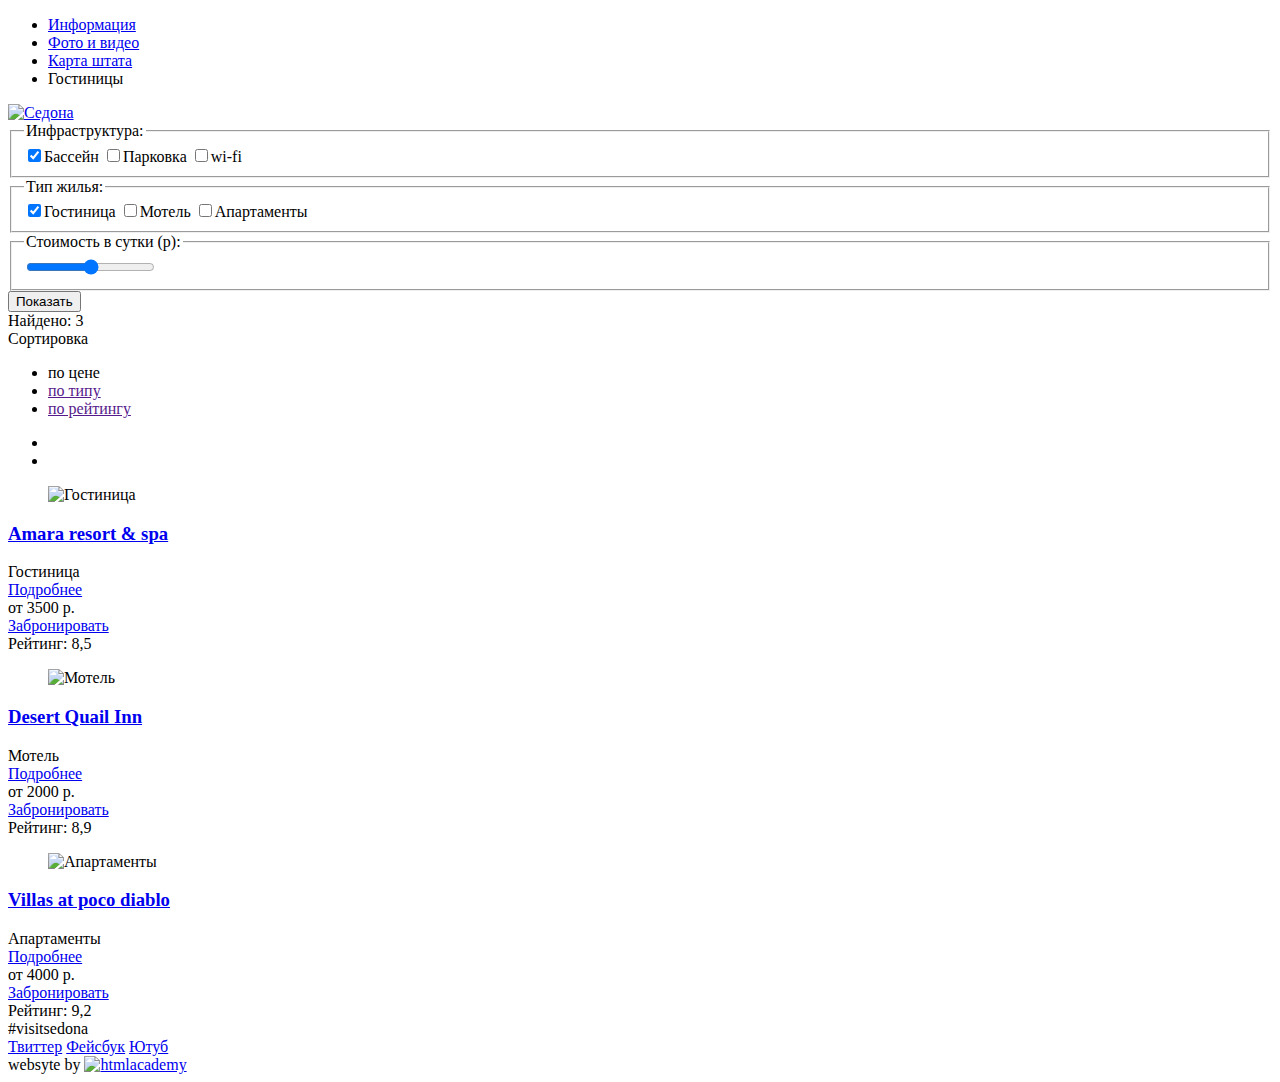
==== catalog.html @ a220511d "Разметка №3 (без фильтра)" ====
<!DOCTYPE html>
<html lang="en">
<head>
  <meta charset="UTF-8">
  <title>Седона</title>
</head>
  <body>
    <div class="wrapper"><!--обертка для контента-->
      <header class="catalog-header">
        <nav class="main-navigation">
          <ul>
            <li>
              <a href="#">Информация</a>
            </li>
            <li>
              <a href="#">Фото и видео</a>
            </li>
            <li>
              <a href="#">Карта штата</a>
            </li>
            <li>
              <a class="nav-link-active">Гостиницы</a>
            </li>
          </ul>
        </nav>
        <div class="index-logo"><!-- центральный логотип -->
          <a class="logo-link" href="index.html">
            <img src="img/index-logo.png" width="" height="" alt="Седона">
          </a>
        </div>
        <!--Фильтр не сделан -->
        <div class="filter-form">
          <form class="catalog-filter clearfix" action="#" method="post">
            <fieldset class="filter-environment">
              <legend>Инфраструктура:</legend>
              <label>
                <input type="checkbox" name="swim" value="Бассейн" checked>Бассейн</label>
              <label>
                <input type="checkbox" name="parking" value="Парковка">Парковка</label>
              <label>
                <input type="checkbox" name="wi-fi" value="wi-fi">wi-fi</label>
            </fieldset>
            <fieldset class="filter-home">
              <legend>Тип жилья:</legend>
              <label>
                <input type="checkbox" name="hotel" value="Бассейн" checked>Гостиница</label>
              <label>
                <input type="checkbox" name="motel" value="Парковка">Мотель</label>
              <label>
                <input type="checkbox" name="apartment" value="wi-fi">Апартаменты</label>
            </fieldset>
            <fieldset class="filter-price">
              <legend>Стоимость в сутки (р):</legend>
              <input type="range" name="number" min="0" max="3000">
            </fieldset>
            <button class="btn-filter">Показать</button>
          </form>
        </div>
      </header>
      <main class="catalog-main">
        <div class="sort clearfix">
          <div class="sort-filter">
            <div>Найдено: 3</div>
            <div>Сортировка</div>
            <ul class="sort-select">
              <li>
                <a class="filter-link filter-link-active">по цене</a>
              </li>
              <li>
                <a class="filter-link" href="">по типу</a>
              </li>
              <li>
                <a class="filter-link" href="">по рейтингу</a>
              </li>
            </ul>
          </div>
            <ul class="sort-arrow">
              <li>
                <a href=""><!--стрелка вверх --> </a>
              </li>
              <li>
                <a class="arrow-link-active"><!--стрелка вниз --> </a>
              </li>
            </ul>
        </div>
        <div class="catalog-list">
          <article class="catalog-item clearfix">
            <figure class="item-image">
              <img src="" width="" height="" alt="Гостиница">
            </figure>
            <div class="item-about">
              <h3 class="item-title">
                <a class="item-title-link" href="#">Amara resort & spa</a>
              </h3>
              <div class="more">
                <div>Гостиница</div>
                <a class="more-link" href="#">Подробнее</a>
              </div>
              <div class="order">
                <div>от 3500 р.</div>
                <a class="order-link" href="#">Забронировать</a>
              </div>
            </div>
            <div class="icon-star"><!-- Звезды --> </div>
            <div class="rate">Рейтинг: 8,5</div>
          </article>
          <article class="catalog-item clearfix">
            <figure class="item-image">
              <img src="" width="" height="" alt="Мотель">
            </figure>
            <div class="item-about">
              <h3 class="item-title">
                <a class="item-title-link" href="#">Desert Quail Inn</a>
              </h3>
              <div class="more">
                <div>Мотель</div>
                <a class="more-link" href="#">Подробнее</a>
              </div>
              <div class="order">
                <div>от 2000 р.</div>
                <a class="order-link" href="#">Забронировать</a>
              </div>
            </div>
            <div class="icon-star"><!-- Звезды --> </div>
            <div class="rate">Рейтинг: 8,9</div>
          </article>
          <article class="catalog-item clearfix">
            <figure class="item-image">
              <img src="" width="" height="" alt="Апартаменты">
            </figure>
            <div class="item-about">
              <h3 class="item-title">
                <a class="item-title-link" href="#">Villas at poco diablo</a>
              </h3>
              <div class="more">
                <div>Апартаменты</div>
                <a class="more-link" href="#">Подробнее</a>
              </div>
              <div class="order">
                <div>от 4000 р.</div>
                <a class="order-link" href="#">Забронировать</a>
              </div>
            </div>
            <div class="icon-star"><!-- Звезды --> </div>
            <div class="rate">Рейтинг: 9,2</div>
          </article>
        </div>
      </main>
      <footer class="catalog-footer">
        <div class="footer-hashtag">#visitsedona</div>
        <section class="footer-social">
          <a class="social-btn social-btn-tw" href="#">Твиттер</a>
          <a class="social-btn social-btn-fb" href="#">Фейсбук</a>
          <a class="social-btn social-btn-ytb" href="#">Ютуб</a>
        </section>
        <section class="footer-copyright">
          websyte by
          <a class="copyright-link" href="htmlacademy.ru">
            <img src="" alt="htmlacademy">
          </a>
        </section>
      </footer>
    </div>
  </body>
</html>
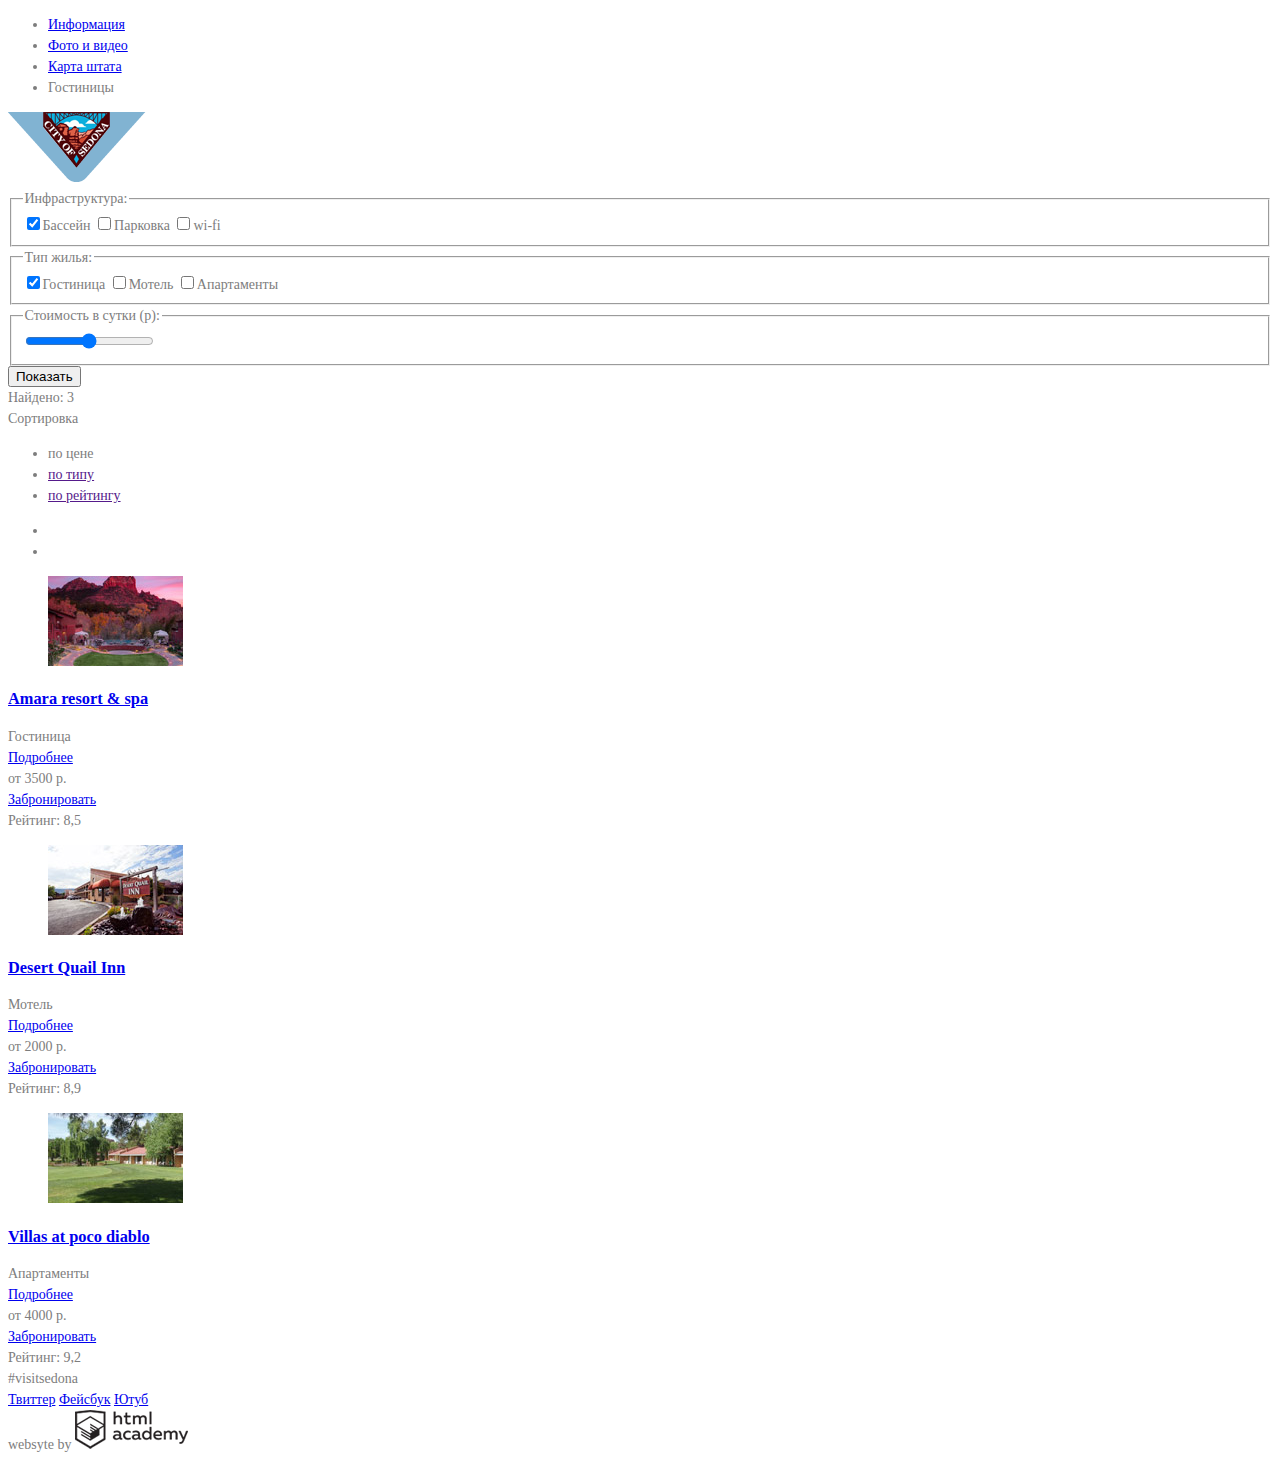
==== commit 81e30b66: "Нарезка и подключение контентных изображений №1" ====
--- a/catalog.html
+++ b/catalog.html
@@ -3,6 +3,7 @@
 <head>
   <meta charset="UTF-8">
   <title>Седона</title>
+  <link href="css/style.css" rel="stylesheet">
 </head>
   <body>
     <div class="wrapper"><!--обертка для контента-->
@@ -25,7 +26,7 @@
         </nav>
         <div class="index-logo"><!-- центральный логотип -->
           <a class="logo-link" href="index.html">
-            <img src="img/index-logo.png" width="" height="" alt="Седона">
+            <img src="img/logo.png" width="138px" height="70px" alt="Седона">
           </a>
         </div>
         <!--Фильтр не сделан -->
@@ -86,7 +87,7 @@
         <div class="catalog-list">
           <article class="catalog-item clearfix">
             <figure class="item-image">
-              <img src="" width="" height="" alt="Гостиница">
+              <img src="img/catalog-hotel.jpg" width="135px" height="90px" alt="Гостиница">
             </figure>
             <div class="item-about">
               <h3 class="item-title">
@@ -101,12 +102,14 @@
                 <a class="order-link" href="#">Забронировать</a>
               </div>
             </div>
-            <div class="icon-star"><!-- Звезды --> </div>
-            <div class="rate">Рейтинг: 8,5</div>
+            <div class="item-rate">
+              <div class="icon-star"><!-- Звезды --> </div>
+              <div class="rate">Рейтинг: 8,5</div>
+            </div>
           </article>
           <article class="catalog-item clearfix">
             <figure class="item-image">
-              <img src="" width="" height="" alt="Мотель">
+              <img src="img/catalog-motel.jpg" width="135px" height="90px" alt="Мотель">
             </figure>
             <div class="item-about">
               <h3 class="item-title">
@@ -121,12 +124,14 @@
                 <a class="order-link" href="#">Забронировать</a>
               </div>
             </div>
-            <div class="icon-star"><!-- Звезды --> </div>
-            <div class="rate">Рейтинг: 8,9</div>
+            <div class="item-rate">
+              <div class="icon-star"><!-- Звезды --> </div>
+              <div class="rate">Рейтинг: 8,9</div>
+            </div>
           </article>
           <article class="catalog-item clearfix">
             <figure class="item-image">
-              <img src="" width="" height="" alt="Апартаменты">
+              <img src="img/catalog-apartment.jpg" width="135px" height="90px" alt="Апартаменты">
             </figure>
             <div class="item-about">
               <h3 class="item-title">
@@ -141,8 +146,10 @@
                 <a class="order-link" href="#">Забронировать</a>
               </div>
             </div>
-            <div class="icon-star"><!-- Звезды --> </div>
-            <div class="rate">Рейтинг: 9,2</div>
+            <div class="item-rate">
+              <div class="icon-star"><!-- Звезды --> </div>
+              <div class="rate">Рейтинг: 9,2</div>
+            </div>
           </article>
         </div>
       </main>
@@ -156,7 +163,7 @@
         <section class="footer-copyright">
           websyte by
           <a class="copyright-link" href="htmlacademy.ru">
-            <img src="" alt="htmlacademy">
+            <img src="img/copyright.png" width="113px" height="39px" alt="htmlacademy">
           </a>
         </section>
       </footer>
--- a/css/style.css
+++ b/css/style.css
@@ -0,0 +1,19 @@
+  body {
+  font-style : "PT Sans", Arial, sans-serif;
+  font-size  :  14px;
+  font-weight: normal;
+  line-height: 21px;
+  color      : #7d7d7d;
+  }
+  .reasons-header h2 {
+  font-style : "PT Sans", Arial, sans-serif;
+  font-size  :  21px;
+  font-weight: bold;
+  line-height: 26px;
+  }
+  .index-search h2 {
+  font-style : "PT Sans", Arial, sans-serif;
+  font-size  :  30px;
+  font-weight: bold;
+  line-height: 24px;
+  }
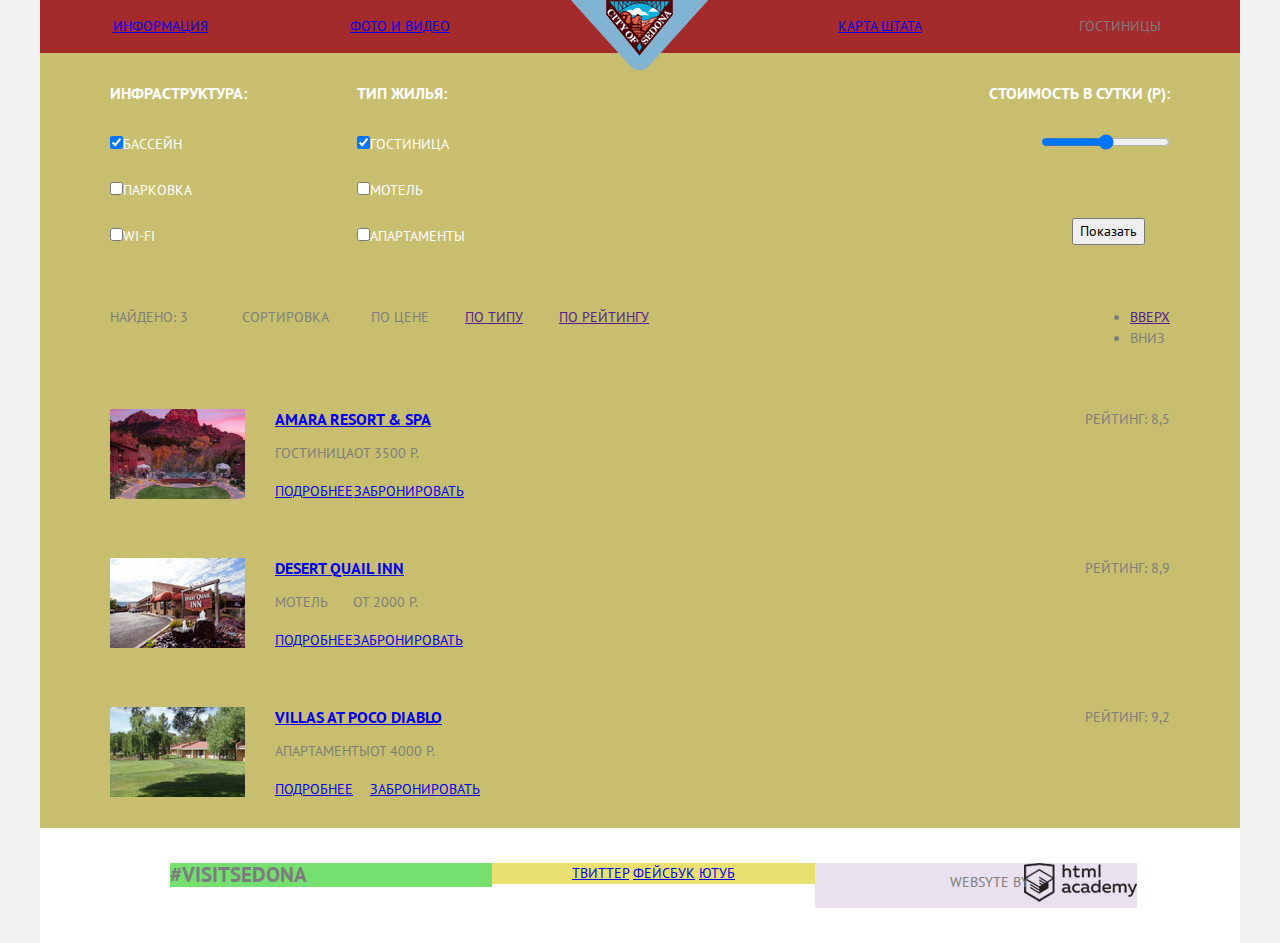
==== commit f7592ab4: "Сетка №4 (без фильтра каталога)" ====
--- a/catalog.html
+++ b/catalog.html
@@ -1,172 +1,189 @@
 <!DOCTYPE html>
 <html lang="en">
+
 <head>
   <meta charset="UTF-8">
   <title>Седона</title>
+  <link href='https://fonts.googleapis.com/css?family=PT+Sans:400,700&subset=cyrillic' rel='stylesheet' type='text/css'>
+  <link href="css/normalize.css" rel="stylesheet">
   <link href="css/style.css" rel="stylesheet">
 </head>
-  <body>
-    <div class="wrapper"><!--обертка для контента-->
-      <header class="catalog-header">
-        <nav class="main-navigation">
-          <ul>
-            <li>
-              <a href="#">Информация</a>
+
+<body>
+  <div class="wrapper">
+    <!--обертка для контента-->
+    <header class="catalog-header">
+      <nav class="main-navigation">
+        <ul class="clearfix">
+          <li>
+            <a href="#">Информация</a>
+          </li>
+          <li>
+            <a href="#">Фото и видео</a>
+          </li>
+          <li>
+            <a href="#">Карта штата</a>
+          </li>
+          <li>
+            <a class="nav-link-active">Гостиницы</a>
+          </li>
+        </ul>
+      </nav>
+      <div class="index-logo">
+        <!-- центральный логотип -->
+        <a class="logo-link" href="index.html">
+          <img src="img/logo.png" width="138" height="70" alt="Седона">
+        </a>
+      </div>
+      <!--Фильтр не сделан -->
+      <div class="filter-form">
+        <form class="catalog-filter clearfix" action="#" method="post">
+          <fieldset class="filter-environment">
+            <legend>Инфраструктура:</legend>
+            <label>
+              <input type="checkbox" name="swim" value="Бассейн" checked>Бассейн</label>
+            <label>
+              <input type="checkbox" name="parking" value="Парковка">Парковка</label>
+            <label>
+              <input type="checkbox" name="wi-fi" value="wi-fi">wi-fi</label>
+          </fieldset>
+          <fieldset class="filter-home">
+            <legend>Тип жилья:</legend>
+            <label>
+              <input type="checkbox" name="hotel" value="Бассейн" checked>Гостиница</label>
+            <label>
+              <input type="checkbox" name="motel" value="Парковка">Мотель</label>
+            <label>
+              <input type="checkbox" name="apartment" value="wi-fi">Апартаменты</label>
+          </fieldset>
+          <fieldset class="filter-price">
+            <legend>Стоимость в сутки (р):</legend>
+            <input type="range" name="number" min="0" max="3000">
+          </fieldset>
+          <button class="btn-filter">Показать</button>
+        </form>
+      </div>
+    </header>
+    <main class="catalog-main">
+      <div class="sort clearfix">
+        <div class="sort-filter">
+          <div class="result-search">Найдено: 3</div>
+          <div>Сортировка</div>
+          <ul class="sort-select">
+            <li class="sort-select-label">
+              <a class="filter-link filter-link-active">по цене</a>
             </li>
-            <li>
-              <a href="#">Фото и видео</a>
+            <li class="sort-select-label">
+              <a class="filter-link" href="">по типу</a>
             </li>
-            <li>
-              <a href="#">Карта штата</a>
-            </li>
-            <li>
-              <a class="nav-link-active">Гостиницы</a>
+            <li class="sort-select-label">
+              <a class="filter-link" href="">по рейтингу</a>
             </li>
           </ul>
-        </nav>
-        <div class="index-logo"><!-- центральный логотип -->
-          <a class="logo-link" href="index.html">
-            <img src="img/logo.png" width="138px" height="70px" alt="Седона">
-          </a>
         </div>
-        <!--Фильтр не сделан -->
-        <div class="filter-form">
-          <form class="catalog-filter clearfix" action="#" method="post">
-            <fieldset class="filter-environment">
-              <legend>Инфраструктура:</legend>
-              <label>
-                <input type="checkbox" name="swim" value="Бассейн" checked>Бассейн</label>
-              <label>
-                <input type="checkbox" name="parking" value="Парковка">Парковка</label>
-              <label>
-                <input type="checkbox" name="wi-fi" value="wi-fi">wi-fi</label>
-            </fieldset>
-            <fieldset class="filter-home">
-              <legend>Тип жилья:</legend>
-              <label>
-                <input type="checkbox" name="hotel" value="Бассейн" checked>Гостиница</label>
-              <label>
-                <input type="checkbox" name="motel" value="Парковка">Мотель</label>
-              <label>
-                <input type="checkbox" name="apartment" value="wi-fi">Апартаменты</label>
-            </fieldset>
-            <fieldset class="filter-price">
-              <legend>Стоимость в сутки (р):</legend>
-              <input type="range" name="number" min="0" max="3000">
-            </fieldset>
-            <button class="btn-filter">Показать</button>
-          </form>
-        </div>
-      </header>
-      <main class="catalog-main">
-        <div class="sort clearfix">
-          <div class="sort-filter">
-            <div>Найдено: 3</div>
-            <div>Сортировка</div>
-            <ul class="sort-select">
-              <li>
-                <a class="filter-link filter-link-active">по цене</a>
-              </li>
-              <li>
-                <a class="filter-link" href="">по типу</a>
-              </li>
-              <li>
-                <a class="filter-link" href="">по рейтингу</a>
-              </li>
-            </ul>
+        <ul class="sort-arrow">
+          <li>
+            <a href="">вверх
+              <!--стрелка вверх -->
+            </a>
+          </li>
+          <li>
+            <a class="arrow-link-active">вниз
+              <!--стрелка вниз -->
+            </a>
+          </li>
+        </ul>
+      </div>
+      <div class="catalog-list">
+        <article class="catalog-item clearfix">
+          <figure class="item-image">
+            <img src="img/catalog-hotel.jpg" width="135" height="90" alt="Гостиница">
+          </figure>
+          <div class="item-about clearfix">
+            <h3 class="item-title">
+                <a class="item-title-link" href="#">Amara resort & spa</a>
+            </h3>
+            <div class="more">
+              <div>Гостиница</div>
+              <a class="more-link" href="#">Подробнее</a>
+            </div>
+            <div class="order">
+              <div>от 3500 р.</div>
+              <a class="order-link" href="#">Забронировать</a>
+            </div>
           </div>
-            <ul class="sort-arrow">
-              <li>
-                <a href=""><!--стрелка вверх --> </a>
-              </li>
-              <li>
-                <a class="arrow-link-active"><!--стрелка вниз --> </a>
-              </li>
-            </ul>
-        </div>
-        <div class="catalog-list">
-          <article class="catalog-item clearfix">
-            <figure class="item-image">
-              <img src="img/catalog-hotel.jpg" width="135px" height="90px" alt="Гостиница">
-            </figure>
-            <div class="item-about">
-              <h3 class="item-title">
-                <a class="item-title-link" href="#">Amara resort & spa</a>
-              </h3>
-              <div class="more">
-                <div>Гостиница</div>
-                <a class="more-link" href="#">Подробнее</a>
-              </div>
-              <div class="order">
-                <div>от 3500 р.</div>
-                <a class="order-link" href="#">Забронировать</a>
-              </div>
+          <div class="item-rate">
+            <div class="icon-star">
+              <!-- Звезды -->
             </div>
-            <div class="item-rate">
-              <div class="icon-star"><!-- Звезды --> </div>
-              <div class="rate">Рейтинг: 8,5</div>
+            <div class="rate">Рейтинг: 8,5</div>
+          </div>
+        </article>
+        <article class="catalog-item clearfix">
+          <figure class="item-image">
+            <img src="img/catalog-motel.jpg" width="135" height="90" alt="Мотель">
+          </figure>
+          <div class="item-about">
+            <h3 class="item-title">
+                <a class="item-title-link" href="#">Desert Quail Inn</a>
+            </h3>
+            <div class="more">
+              <div>Мотель</div>
+              <a class="more-link" href="#">Подробнее</a>
             </div>
-          </article>
-          <article class="catalog-item clearfix">
-            <figure class="item-image">
-              <img src="img/catalog-motel.jpg" width="135px" height="90px" alt="Мотель">
-            </figure>
-            <div class="item-about">
-              <h3 class="item-title">
-                <a class="item-title-link" href="#">Desert Quail Inn</a>
-              </h3>
-              <div class="more">
-                <div>Мотель</div>
-                <a class="more-link" href="#">Подробнее</a>
-              </div>
-              <div class="order">
-                <div>от 2000 р.</div>
-                <a class="order-link" href="#">Забронировать</a>
-              </div>
+            <div class="order">
+              <div>от 2000 р.</div>
+              <a class="order-link" href="#">Забронировать</a>
             </div>
-            <div class="item-rate">
-              <div class="icon-star"><!-- Звезды --> </div>
-              <div class="rate">Рейтинг: 8,9</div>
+          </div>
+          <div class="item-rate">
+            <div class="icon-star">
+              <!-- Звезды -->
             </div>
-          </article>
-          <article class="catalog-item clearfix">
-            <figure class="item-image">
-              <img src="img/catalog-apartment.jpg" width="135px" height="90px" alt="Апартаменты">
-            </figure>
-            <div class="item-about">
-              <h3 class="item-title">
+            <div class="rate">Рейтинг: 8,9</div>
+          </div>
+        </article>
+        <article class="catalog-item clearfix">
+          <figure class="item-image">
+            <img src="img/catalog-apartment.jpg" width="135" height="90" alt="Апартаменты">
+          </figure>
+          <div class="item-about">
+            <h3 class="item-title">
                 <a class="item-title-link" href="#">Villas at poco diablo</a>
               </h3>
-              <div class="more">
-                <div>Апартаменты</div>
-                <a class="more-link" href="#">Подробнее</a>
-              </div>
-              <div class="order">
-                <div>от 4000 р.</div>
-                <a class="order-link" href="#">Забронировать</a>
-              </div>
+            <div class="more">
+              <div>Апартаменты</div>
+              <a class="more-link" href="#">Подробнее</a>
             </div>
-            <div class="item-rate">
-              <div class="icon-star"><!-- Звезды --> </div>
-              <div class="rate">Рейтинг: 9,2</div>
+            <div class="order">
+              <div>от 4000 р.</div>
+              <a class="order-link" href="#">Забронировать</a>
             </div>
-          </article>
-        </div>
-      </main>
-      <footer class="catalog-footer">
-        <div class="footer-hashtag">#visitsedona</div>
-        <section class="footer-social">
-          <a class="social-btn social-btn-tw" href="#">Твиттер</a>
-          <a class="social-btn social-btn-fb" href="#">Фейсбук</a>
-          <a class="social-btn social-btn-ytb" href="#">Ютуб</a>
-        </section>
-        <section class="footer-copyright">
-          websyte by
-          <a class="copyright-link" href="htmlacademy.ru">
-            <img src="img/copyright.png" width="113px" height="39px" alt="htmlacademy">
-          </a>
-        </section>
-      </footer>
-    </div>
-  </body>
+          </div>
+          <div class="item-rate">
+            <div class="icon-star">
+              <!-- Звезды -->
+            </div>
+            <div class="rate">Рейтинг: 9,2</div>
+          </div>
+        </article>
+      </div>
+    </main>
+    <footer class="catalog-footer clearfix">
+      <div class="hashtag">#visitsedona</div>
+      <section class="footer-social">
+        <a class="social-btn social-btn-tw" href="#">Твиттер</a>
+        <a class="social-btn social-btn-fb" href="#">Фейсбук</a>
+        <a class="social-btn social-btn-ytb" href="#">Ютуб</a>
+      </section>
+      <section class="footer-copyright">
+        <span>websyte by</span
+        <a class="copyright-link" href="htmlacademy.ru">
+          <img src="img/copyright.png" width="113" height="39" alt="htmlacademy">
+        </a>
+      </section>
+    </footer>
+  </div>
+</body>
+
 </html>
--- a/css/style.css
+++ b/css/style.css
@@ -1,19 +1,417 @@
   body {
-  font-style : "PT Sans", Arial, sans-serif;
-  font-size  :  14px;
-  font-weight: normal;
-  line-height: 21px;
-  color      : #7d7d7d;
+    font: 400 14px/21px "PT Sans", Arial, sans-serif;
+    color: #7d7d7d;
+    text-transform: uppercase;
+    background-color: #f2f2f2;
+    margin: 0;
+  }
+  .index-search h2 {
+    font-size: 30px;
+    font-weight: 700;
+    line-height: 24px;
+    color: #000;
+    text-align: center;
+    margin: 0;
+    margin-bottom: 35px;
+  }
+  .clearfix:after {
+    content: "";
+    display: table;
+    clear: both;
+  }
+  .wrapper {
+    min-width: 768px;
+    max-width: 1200px;
+    margin: 0 auto;
+    background-color: #C9BE6F;
+  }
+  /*======================================
+   Главная страница
+  =======================================*/
+
+  .main-header {
+    margin-bottom: 59px;
+  }
+  .main-navigation {
+    position: relative;
+  }
+  .main-navigation ul {
+    background-color: brown;
+    margin: 0;
+    padding: 0;
+    font-size: 0;
+  }
+  .main-navigation li {
+    display: inline-block;
+    width: 20%;
+    padding: 16px 0;
+    vertical-align: top;
+    text-align: center;
+    font-size: 14px;
+  }
+  .main-navigation li:nth-child(2) {
+    margin-right: 20%;
+  }
+  .index-logo {
+    width: 138px;
+    height: 70px;
+    position: absolute;
+    top: 0;
+    right: 50%;
+    transform: translateX(50%);
+  }
+  .logo-link {
+    display: block;
+    width: 138px;
+    height: 70px;
+  }
+  .welcome {
+    height: 357px;
+    padding: 78px 0;
+  }
+  .logo-welcome {
+    width: 458px;
+    height: 352px;
+    margin-left: auto;
+    margin-right: auto;
+    padding: 0 15px;
+  }
+  .reasons-header {
+    margin-bottom: 32px;
+    background-color: #fff;
   }
   .reasons-header h2 {
-  font-style : "PT Sans", Arial, sans-serif;
-  font-size  :  21px;
-  font-weight: bold;
-  line-height: 26px;
-  }
-  .index-search h2 {
-  font-style : "PT Sans", Arial, sans-serif;
-  font-size  :  30px;
-  font-weight: bold;
-  line-height: 24px;
-  }
+    color: #000;
+    width: 40%;
+    margin: 0 auto;
+    margin-bottom: 30px;
+    text-align: center;
+    font-size: 21px;
+    font-weight: 700;
+    line-height: 26px;
+  }
+  .reasons-header p {
+    margin: 0;
+    line-height: 26px;
+    color: #333333;
+    text-align: center;
+  }
+  .reason-row-first {
+    margin-bottom: 60px;
+  }
+  .reason {
+    width: calc(100% *400 / 1200);
+    text-align: center;
+  }
+  .reason h3 {
+    font-size: 21px;
+    font-weight: 700;
+    line-height: 21px;
+  }
+  .reason h3, .reason div, .reason p {
+    margin: 0 auto;
+  }
+  .img-real-city, .img-bridge {
+    width: calc(100% * 800 / 1200);
+    height: 256px;
+    margin: 0;
+  }
+  .reason-image {
+    width: 100%;
+  }
+  .img-real-city {
+    float: right;
+  }
+  .img-bridge {
+    float: left;
+  }
+  .reason-blue {
+    float: left;
+    padding: 52px 0;
+    background-color: #81b3d2;
+  }
+  .reason-blue h3 {
+    width: 31%;
+    margin-bottom: 24px;
+  }
+  .reason-blue div {
+    margin-bottom: 23px;
+  }
+  .reason-blue p {
+    width: 58%;
+  }
+  .reason-icon {
+    float: left;
+    position: relative;
+    padding-top: 102px;
+  }
+  .reason-icon h3 {
+    margin-bottom: 30px;
+  }
+  .reason-icon p {
+    width: 53%;
+  }
+  .reason-row-second {
+    margin-bottom: 84px;
+  }
+  .reason-gray {
+    float: left;
+    padding: 50px 0 60px;
+    background-color: #eeeeee;
+  }
+  .reason-gray h3 {
+    width: 30%;
+    margin-bottom: 25px;
+  }
+  .reason-gray div {
+    margin-bottom: 25px;
+  }
+  .reason-gray p {
+    width: 57%;
+  }
+  .main-content {
+    margin-bottom: 55px;
+  }
+  .index-search p {
+    width: 28%;
+    margin: 0 auto;
+    margin-bottom: 52px;
+    line-height: 24px;
+    text-align: center;
+  }
+  .search-title-link {
+    display: block;
+    margin: 0 auto;
+    width: 284px;
+    padding: 30px 140px 30px 143px;
+    line-height: 26px;
+    font-size: 21px;
+    font-weight: 700;
+    text-align: center;
+    background-color: #766357;
+    color: #fff;
+  }
+  .search-form {
+    margin: 0 auto;
+    width: 455px;
+    padding: 55px;
+    background-color: #83BDBE;
+  }
+  .search-form input {
+    border: none;
+  }
+  .datein, .dateout {
+    width: 330px;
+    padding: 6px 0 6px 15px;
+    float: right;
+  }
+  .search-form label {
+    max-width: 105px;
+    float: left;
+    margin-right: 5px;
+    text-align: left;
+    font-size: 14px;
+    line-height: 26px;
+    font-weight: 700;
+    color: #000;
+  }
+  .block-datein, .block-dateout {
+    margin-bottom: 30px;
+  }
+  .half-width {
+    width: calc(50% * 455 / 100%);
+    margin-bottom: 55px;
+    font-size: 0;
+  }
+  .half-width-left {
+    float: left;
+    text-align: right;
+  }
+  .half-width-right {
+    float: right;
+    padding-left: 50px;
+    text-align: right;
+  }
+  .number {
+    width: 113px;
+    display: inline-block;
+    vertical-align: top;
+    font-size: 14px;
+  }
+  .minus, .plus {
+    border: none;
+    padding: 0;
+  }
+  .btn-search {
+    width: 100%;
+    padding: 16px 10px;
+    border: none;
+    line-height: 26px;
+    text-align: center;
+    font-size: 21px;
+    font-weight: 700;
+    color: #fff;
+  }
+  .main-footer, .catalog-footer {
+    padding: 35px 103px 35px 130px;
+    background-color: #fff;
+  }
+  .main-footer {
+    margin-top: 78px;
+  }
+  .hashtag, .footer-social, .footer-copyright {
+    width: calc(100% / 3);
+    float: left;
+    text-align: center;
+  }
+  .hashtag {
+    text-align: left;
+    line-height: 24px;
+    font-size: 21px;
+    font-weight: 700;
+    background-color: #75E070;
+  }
+  .footer-social {
+    margin: 0 auto;
+    background-color: #E9E070;
+  }
+  .footer-copyright {
+    background-color: #E9E0F0;
+  }
+  .footer-copyright {
+    position: relative;
+    text-align: right;
+  }
+  .copyright-link {
+    width: 113px;
+    height: 39px;
+  }
+  .footer-copyright span {
+    position: absolute;
+    top: 14%;
+    left: 42%;
+    line-height: 26px;
+    font-size: 14px;
+    font-weight: 400;
+  }
+  /*======================================
+   Страница каталога
+  =======================================*/
+
+  .filter-form {
+    position: relative;
+    padding-left: calc(100% * 70 / 1200);
+    padding-right: calc(100% * 70 / 1200);
+    padding-top: calc(100% * 30 / 1200);
+    padding-bottom: calc(100% * 30 / 1200);
+  }
+  .catalog-filter label, .catalog-filter fieldset, .catalog-filter legend {
+    padding: 0;
+    margin: 0;
+    border: none;
+  }
+  .catalog-filter label {
+    display: block;
+    margin-bottom: 25px;
+    font-size: 14px;
+    line-height: 21px;
+    color: #fff;
+    text-align: left;
+  }
+  .catalog-filter label:last-child {
+    margin-bottom: 0;
+  }
+  .catalog-filter legend {
+    display: block;
+    margin-bottom: 30px;
+    font-size: 16px;
+    font-weight: 700;
+    color: #fff;
+  }
+  .catalog-filter .filter-environment {
+    width: 20%;
+    float: left;
+  }
+  .catalog-filter .filter-home {
+    width: 20%;
+    float: left;
+    padding-left: calc(100% * 40 / 1200);
+  }
+  .filter-price {
+    max-width: 50%;
+    float: right;
+    text-align: right;
+  }
+  .btn-filter {
+    position: absolute;
+    bottom: 32px;
+    right: 95px;
+  }
+  .catalog-header {
+    margin-bottom: 30px;
+  }
+  .catalog-main {
+    padding-left: calc(100% * 70 / 1200);
+    padding-right: calc(100% * 70 / 1200);
+  }
+  .sort-select {
+    margin: 0;
+    padding: 0;
+  }
+  .sort-filter {
+    float: left;
+  }
+  .sort-filter div, .sort-select, .sort-select li {
+    float: none;
+    display: inline-block;
+    vertical-align: top;
+  }
+  .result-search {
+    margin-right: 50px;
+  }
+  .sort-select-label {
+    margin-left: 32px;
+  }
+  .sort-select-label:first-child {
+    margin-left: 38px;
+  }
+  .sort-arrow {
+    float: right;
+  }
+  .sort-arrow {
+    margin: 0;
+    padding: 0;
+  }
+  .sort {
+    margin-bottom: 32px;
+  }
+  .catalog-item {
+    padding: 28px 0;
+  }
+  .item-image {
+    float: left;
+    width: 135px;
+    height: 90px;
+    margin: 0;
+    margin-right: 30px;
+    padding: 0;
+  }
+  .item-about {
+    float: left;
+  }
+  .item-rate {
+    float: right;
+  }
+  .item-title {
+    margin: 0;
+    margin-bottom: 13px;
+  }
+  .more {
+    float: left;
+  }
+  .order {
+    float: left;
+  }
+  .more div, .order div {
+    margin-bottom: 17px;
+  }
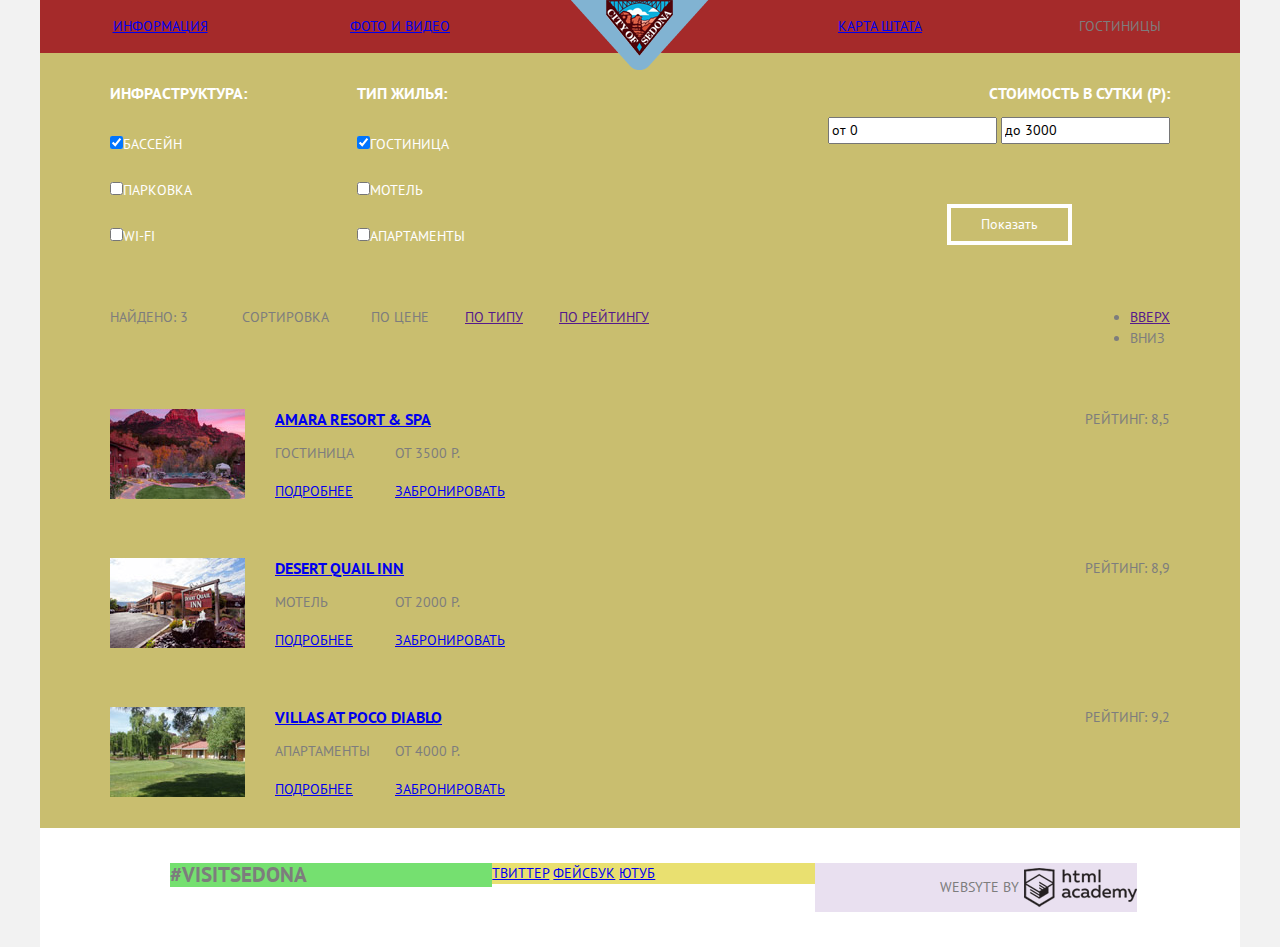
==== commit 0f16fdd8: "Сетка №5" ====
--- a/catalog.html
+++ b/catalog.html
@@ -1,10 +1,10 @@
 <!DOCTYPE html>
-<html lang="en">
+<html lang="ru">
 
 <head>
   <meta charset="UTF-8">
   <title>Седона</title>
-  <link href='https://fonts.googleapis.com/css?family=PT+Sans:400,700&subset=cyrillic' rel='stylesheet' type='text/css'>
+  <link href="https://fonts.googleapis.com/css?family=PT+Sans:400,700&subset=cyrillic" rel="stylesheet" type="text/css">
   <link href="css/normalize.css" rel="stylesheet">
   <link href="css/style.css" rel="stylesheet">
 </head>
@@ -58,7 +58,8 @@
           </fieldset>
           <fieldset class="filter-price">
             <legend>Стоимость в сутки (р):</legend>
-            <input type="range" name="number" min="0" max="3000">
+            <input name="min_price" value="от 0" class="price-min" type="text">
+            <input name="max_price" value="до 3000" class="price-max" type="text">
           </fieldset>
           <button class="btn-filter">Показать</button>
         </form>
@@ -177,7 +178,7 @@
         <a class="social-btn social-btn-ytb" href="#">Ютуб</a>
       </section>
       <section class="footer-copyright">
-        <span>websyte by</span
+          <span>websyte by</span>
         <a class="copyright-link" href="htmlacademy.ru">
           <img src="img/copyright.png" width="113" height="39" alt="htmlacademy">
         </a>
--- a/css/style.css
+++ b/css/style.css
@@ -262,7 +262,6 @@
   .hashtag, .footer-social, .footer-copyright {
     width: calc(100% / 3);
     float: left;
-    text-align: center;
   }
   .hashtag {
     text-align: left;
@@ -272,25 +271,25 @@
     background-color: #75E070;
   }
   .footer-social {
-    margin: 0 auto;
     background-color: #E9E070;
   }
   .footer-copyright {
+    text-align: right;
+    font-size: 0;
     background-color: #E9E0F0;
   }
-  .footer-copyright {
-    position: relative;
-    text-align: right;
-  }
   .copyright-link {
+    display: inline-block;
+    vertical-align: middle;
     width: 113px;
     height: 39px;
-  }
+    padding: 5px 0;
+  }
+
   .footer-copyright span {
-    position: absolute;
-    top: 14%;
-    left: 42%;
-    line-height: 26px;
+    display: inline-block;
+    vertical-align: middle;
+    margin-right: 5px;
     font-size: 14px;
     font-weight: 400;
   }
@@ -300,10 +299,7 @@
 
   .filter-form {
     position: relative;
-    padding-left: calc(100% * 70 / 1200);
-    padding-right: calc(100% * 70 / 1200);
-    padding-top: calc(100% * 30 / 1200);
-    padding-bottom: calc(100% * 30 / 1200);
+    padding: 30px calc(100% * 70 / 1200);
   }
   .catalog-filter label, .catalog-filter fieldset, .catalog-filter legend {
     padding: 0;
@@ -338,14 +334,24 @@
     padding-left: calc(100% * 40 / 1200);
   }
   .filter-price {
+    position: relative;
     max-width: 50%;
     float: right;
     text-align: right;
   }
+.filter-price legend {
+    margin-bottom: 13px;
+}
   .btn-filter {
     position: absolute;
     bottom: 32px;
-    right: 95px;
+    right: 14%;
+    padding: 6px 30px;
+    border: 4px solid #fff;
+    background: transparent;
+    font-size: 14px;
+    line-height: 21px;
+    color: #fff;
   }
   .catalog-header {
     margin-bottom: 30px;
@@ -360,9 +366,9 @@
   }
   .sort-filter {
     float: left;
+    width: 730px;
   }
   .sort-filter div, .sort-select, .sort-select li {
-    float: none;
     display: inline-block;
     vertical-align: top;
   }
@@ -377,8 +383,7 @@
   }
   .sort-arrow {
     float: right;
-  }
-  .sort-arrow {
+    width: 40px;
     margin: 0;
     padding: 0;
   }
@@ -398,9 +403,11 @@
   }
   .item-about {
     float: left;
+    width: 370px;
   }
   .item-rate {
     float: right;
+    max-width: 180px;
   }
   .item-title {
     margin: 0;
@@ -408,9 +415,12 @@
   }
   .more {
     float: left;
+    width: 110px;
+    margin-right: 10px;
   }
   .order {
     float: left;
+    width: 143px;
   }
   .more div, .order div {
     margin-bottom: 17px;
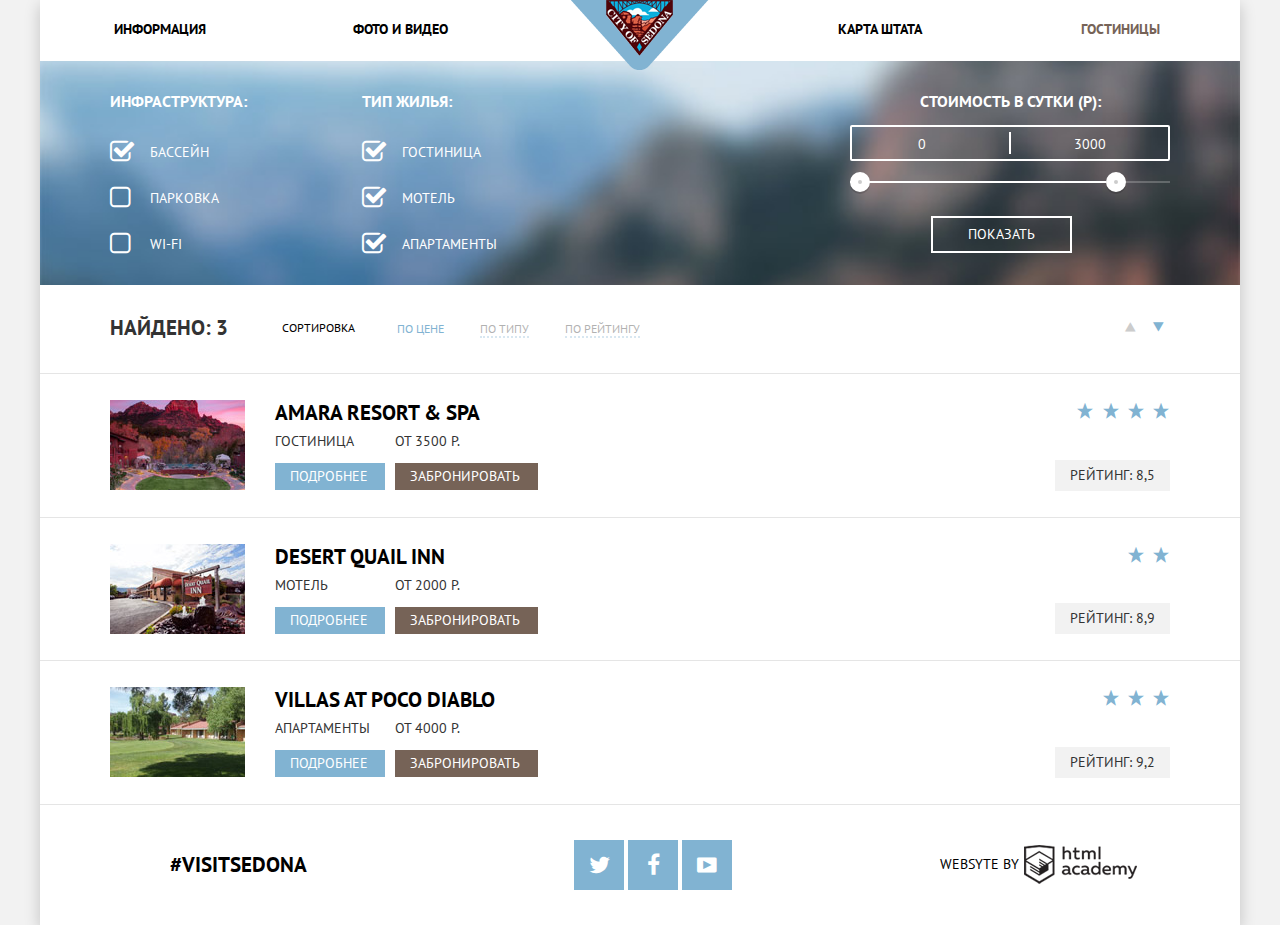
==== commit ec6676ae: "Оформление декоративных элементов №1" ====
--- a/catalog.html
+++ b/catalog.html
@@ -35,31 +35,39 @@
           <img src="img/logo.png" width="138" height="70" alt="Седона">
         </a>
       </div>
-      <!--Фильтр не сделан -->
       <div class="filter-form">
         <form class="catalog-filter clearfix" action="#" method="post">
           <fieldset class="filter-environment">
             <legend>Инфраструктура:</legend>
-            <label>
-              <input type="checkbox" name="swim" value="Бассейн" checked>Бассейн</label>
-            <label>
-              <input type="checkbox" name="parking" value="Парковка">Парковка</label>
-            <label>
-              <input type="checkbox" name="wi-fi" value="wi-fi">wi-fi</label>
+             <input type="checkbox" name="swim" value="Бассейн" id="swim" checked>
+            <label for="swim">Бассейн</label>
+            <input type="checkbox" name="parking" value="Парковка" id="parking">
+            <label for="parking">Парковка</label>
+            <input type="checkbox" name="wi-fi" value="wi-fi" id="wi-fi">
+            <label for="wi-fi">wi-fi</label>
           </fieldset>
           <fieldset class="filter-home">
             <legend>Тип жилья:</legend>
-            <label>
-              <input type="checkbox" name="hotel" value="Бассейн" checked>Гостиница</label>
-            <label>
-              <input type="checkbox" name="motel" value="Парковка">Мотель</label>
-            <label>
-              <input type="checkbox" name="apartment" value="wi-fi">Апартаменты</label>
+            <input type="checkbox" name="hotel" value="Гостиница" id="hotel" checked>
+            <label for="hotel">Гостиница</label>
+            <input type="checkbox" name="motel" value="Мотель" id="motel" checked>
+            <label for="motel">Мотель</label>
+            <input type="checkbox" name="apartment" value="Апартаменты" id="apartment" checked>
+            <label for="apartment">Апартаменты</label>
           </fieldset>
           <fieldset class="filter-price">
             <legend>Стоимость в сутки (р):</legend>
-            <input name="min_price" value="от 0" class="price-min" type="text">
-            <input name="max_price" value="до 3000" class="price-max" type="text">
+            <div class="price-controls">
+                <label class="min-price">от <input name="min-price" value="0" type="text"></label>
+                <label class="max-price">до <input name="max-price" value="3000" type="text"></label>
+            </div>
+            <div class="range-controls">
+                <div class="scale">
+                   <div class="bar"></div>
+                </div>
+                <div class="range-toggle range-toggle-min"></div>
+                <div class="range-toggle range-toggle-max"></div>
+            </div>
           </fieldset>
           <button class="btn-filter">Показать</button>
         </form>
@@ -69,28 +77,26 @@
       <div class="sort clearfix">
         <div class="sort-filter">
           <div class="result-search">Найдено: 3</div>
-          <div>Сортировка</div>
+          <div class="sort-filter-label">Сортировка</div>
           <ul class="sort-select">
             <li class="sort-select-label">
               <a class="filter-link filter-link-active">по цене</a>
             </li>
             <li class="sort-select-label">
-              <a class="filter-link" href="">по типу</a>
+              <a class="filter-link" href="#">по типу</a>
             </li>
             <li class="sort-select-label">
-              <a class="filter-link" href="">по рейтингу</a>
+              <a class="filter-link" href="#">по рейтингу</a>
             </li>
           </ul>
         </div>
         <ul class="sort-arrow">
           <li>
-            <a href="">вверх
-              <!--стрелка вверх -->
+            <a href="#" class="arrow-link"><span class="icon-up-dir icon-up-dir-hover"></span>
             </a>
           </li>
           <li>
-            <a class="arrow-link-active">вниз
-              <!--стрелка вниз -->
+            <a class="arrow-link arrow-link-active"><span class="icon-down-dir"></span>
             </a>
           </li>
         </ul>
@@ -114,8 +120,11 @@
             </div>
           </div>
           <div class="item-rate">
-            <div class="icon-star">
-              <!-- Звезды -->
+            <div class="star">
+             <span class="icon-star"></span>
+             <span class="icon-star"></span>
+             <span class="icon-star"></span>
+             <span class="icon-star"></span>
             </div>
             <div class="rate">Рейтинг: 8,5</div>
           </div>
@@ -138,8 +147,9 @@
             </div>
           </div>
           <div class="item-rate">
-            <div class="icon-star">
-              <!-- Звезды -->
+            <div class="star">
+             <span class="icon-star"></span>
+             <span class="icon-star"></span>
             </div>
             <div class="rate">Рейтинг: 8,9</div>
           </div>
@@ -151,7 +161,7 @@
           <div class="item-about">
             <h3 class="item-title">
                 <a class="item-title-link" href="#">Villas at poco diablo</a>
-              </h3>
+            </h3>
             <div class="more">
               <div>Апартаменты</div>
               <a class="more-link" href="#">Подробнее</a>
@@ -162,8 +172,10 @@
             </div>
           </div>
           <div class="item-rate">
-            <div class="icon-star">
-              <!-- Звезды -->
+            <div class="star">
+             <span class="icon-star"></span>
+             <span class="icon-star"></span>
+             <span class="icon-star"></span>
             </div>
             <div class="rate">Рейтинг: 9,2</div>
           </div>
@@ -173,15 +185,13 @@
     <footer class="catalog-footer clearfix">
       <div class="hashtag">#visitsedona</div>
       <section class="footer-social">
-        <a class="social-btn social-btn-tw" href="#">Твиттер</a>
-        <a class="social-btn social-btn-fb" href="#">Фейсбук</a>
-        <a class="social-btn social-btn-ytb" href="#">Ютуб</a>
+        <a class="social-btn" href="#"><span class="icon-twitter"></span></a>
+        <a class="social-btn" href="#"><span class="icon-facebook"></span></a>
+        <a class="social-btn" href="#"><span class="icon-youtube"></span></a>
       </section>
       <section class="footer-copyright">
-          <span>websyte by</span>
-        <a class="copyright-link" href="htmlacademy.ru">
-          <img src="img/copyright.png" width="113" height="39" alt="htmlacademy">
-        </a>
+        <span>websyte by</span>
+        <a class="copyright-link" href="htmlacademy.ru"></a>
       </section>
     </footer>
   </div>
--- a/css/style.css
+++ b/css/style.css
@@ -1,18 +1,9 @@
   body {
     font: 400 14px/21px "PT Sans", Arial, sans-serif;
-    color: #7d7d7d;
+    color: #333333;
     text-transform: uppercase;
     background-color: #f2f2f2;
     margin: 0;
-  }
-  .index-search h2 {
-    font-size: 30px;
-    font-weight: 700;
-    line-height: 24px;
-    color: #000;
-    text-align: center;
-    margin: 0;
-    margin-bottom: 35px;
   }
   .clearfix:after {
     content: "";
@@ -23,8 +14,51 @@
     min-width: 768px;
     max-width: 1200px;
     margin: 0 auto;
-    background-color: #C9BE6F;
-  }
+    background-color: #fff;
+    box-shadow: 0 5px 15px rgba(0, 1, 1, 0.2);
+ 
+  }
+/* Подключение иконочного шрифта */
+@font-face {
+  font-weight: normal;
+  font-style: normal;
+
+  font-family: "symbols-sedona";
+  src: url("../fonts/symbols-sedona.woff") format("woff"),
+       url("../fonts/symbols-sedona.woff2") format("woff2");
+}
+
+[class^="icon-"]::before,
+[class*=" icon-"]::before {
+  display: inline-block;
+  width: 1em;
+  margin-right: 0.2em;
+  margin-left: 0.2em;
+
+  font-weight: normal;
+  line-height: 1em;
+  font-family: "symbols-sedona";
+  text-align: center;
+  text-transform: none;
+  text-decoration: inherit;
+  font-style: normal;
+  font-variant: normal;
+
+  speak: none;
+}
+
+.icon-facebook::before { content: "\66"; } /* "f" */
+.icon-twitter::before { content: "\74"; } /* "t" */
+.icon-up-dir::before { content: "\25b2"; } /* "▲" */
+.icon-down-dir::before { content: "\25bc"; } /* "▼" */
+.icon-star::before { content: "\2605"; } /* "★" */
+.icon-check-off::before { content: "\2610"; } /* "☐" */
+.icon-check-on::before { content: "\2611"; } /* "☑" */
+.icon-calendar::before { content: "\e800"; } /* "" */
+.icon-plus::before { content: "\e801"; } /* "" */
+.icon-minus::before { content: "\e802"; } /* "" */
+.icon-youtube::before { content: "\f39e"; } /* "" */
+
   /*======================================
    Главная страница
   =======================================*/
@@ -34,9 +68,9 @@
   }
   .main-navigation {
     position: relative;
+    background-color: #fff;
   }
   .main-navigation ul {
-    background-color: brown;
     margin: 0;
     padding: 0;
     font-size: 0;
@@ -47,11 +81,30 @@
     padding: 16px 0;
     vertical-align: top;
     text-align: center;
-    font-size: 14px;
   }
   .main-navigation li:nth-child(2) {
     margin-right: 20%;
   }
+.main-navigation a {
+    font: 700 14px/26px "PT Sans", Arial, sans-serif;
+    color: #000;
+    text-decoration: none;
+}
+.main-navigation a:hover {
+    color: #81b3d2;
+}
+.main-navigation a:active {
+    color: rgba(0, 0, 0, 0.3);
+}
+.main-navigation .nav-link-active {
+    color: #766357;
+}
+ .main-navigation .nav-link-active:hover {
+    color: #604e43;
+}
+.main-navigation .nav-link-active:active {
+    color: rgba(118, 99, 87, 0.3)
+}
   .index-logo {
     width: 138px;
     height: 70px;
@@ -66,8 +119,9 @@
     height: 70px;
   }
   .welcome {
-    height: 357px;
     padding: 78px 0;
+    background: #d69488 url("../img/bg-index.jpg") no-repeat center top;
+    background-size: 100% 100%;
   }
   .logo-welcome {
     width: 458px;
@@ -78,22 +132,19 @@
   }
   .reasons-header {
     margin-bottom: 32px;
-    background-color: #fff;
   }
   .reasons-header h2 {
-    color: #000;
     width: 40%;
     margin: 0 auto;
     margin-bottom: 30px;
-    text-align: center;
-    font-size: 21px;
-    font-weight: 700;
+    font: 700 21px/26px "PT Sans", Arial, sans-serif;
+    color: #000;
+    text-align: center;
+  }
+  .reasons-header p {
+    margin: 0;
+    font: inherit;
     line-height: 26px;
-  }
-  .reasons-header p {
-    margin: 0;
-    line-height: 26px;
-    color: #333333;
     text-align: center;
   }
   .reason-row-first {
@@ -104,13 +155,14 @@
     text-align: center;
   }
   .reason h3 {
-    font-size: 21px;
-    font-weight: 700;
-    line-height: 21px;
-  }
-  .reason h3, .reason div, .reason p {
     margin: 0 auto;
-  }
+    font: 700 21px/21px "PT Sans", Arial, sans-serif;
+    color: #000;
+  }
+.reason p,
+.reason div {
+    margin: 0 auto;
+}
   .img-real-city, .img-bridge {
     width: calc(100% * 800 / 1200);
     height: 256px;
@@ -129,27 +181,55 @@
     float: left;
     padding: 52px 0;
     background-color: #81b3d2;
+    color: #fff;
   }
   .reason-blue h3 {
-    width: 31%;
+    width: 40%;
     margin-bottom: 24px;
+    color: #fff;
   }
   .reason-blue div {
     margin-bottom: 23px;
   }
   .reason-blue p {
-    width: 58%;
-  }
+    width: 70%;
+  }
+.reason .reason-about-bridge {
+    width: 76%;
+}
   .reason-icon {
     float: left;
     position: relative;
     padding-top: 102px;
   }
+.reason-icon h3::before {
+    content: "";
+    position: absolute;
+    top: 0;
+    left: 41%;
+    background-image: url("../img/sprite.png");
+    background-repeat: no-repeat;
+}
+.reason-icon-home h3::before {
+    background-position: 0 -98px; 
+    width: 75px;
+    height: 72px;
+}
+.reason-icon-food h3::before {
+    background-position: 0 -180px;
+    width: 74px; 
+    height: 70px;
+}
+.reason-icon-souvenir h3::before {
+    background-position: 0 -260px; 
+    width: 64px; 
+    height: 76px;
+}
   .reason-icon h3 {
     margin-bottom: 30px;
   }
   .reason-icon p {
-    width: 53%;
+    width: 68%;
   }
   .reason-row-second {
     margin-bottom: 84px;
@@ -167,13 +247,20 @@
     margin-bottom: 25px;
   }
   .reason-gray p {
-    width: 57%;
+    width: 70%;
   }
   .main-content {
     margin-bottom: 55px;
   }
+  .index-search h2 {
+    margin: 0;
+    margin-bottom: 35px;
+    font: 700 30px/35px "PT Sans", Arial, sans-serif;
+    color: #000;
+    text-align: center;
+  }
   .index-search p {
-    width: 28%;
+    width: 35%;
     margin: 0 auto;
     margin-bottom: 52px;
     line-height: 24px;
@@ -182,11 +269,10 @@
   .search-title-link {
     display: block;
     margin: 0 auto;
-    width: 284px;
-    padding: 30px 140px 30px 143px;
-    line-height: 26px;
-    font-size: 21px;
-    font-weight: 700;
+    width: 527px;
+    padding: 30px 20px 33px;
+    font: 700 21px/26px "PT Sans", Arial, sans-serif;
+    text-decoration: none;
     text-align: center;
     background-color: #766357;
     color: #fff;
@@ -195,31 +281,55 @@
     margin: 0 auto;
     width: 455px;
     padding: 55px;
-    background-color: #83BDBE;
+    box-shadow: 0 7px 15px rgba(0, 1, 1, 0.15)
   }
   .search-form input {
     border: none;
+    background-color: #f2f2f2;
   }
   .datein, .dateout {
     width: 330px;
-    padding: 6px 0 6px 15px;
+    padding: 6px 0 6px 10px;
     float: right;
   }
+.datein:hover,
+.dateout:hover {
+    background-color: #ebebeb;
+}
+.search-form .datein-active,
+.search-form .dateout-active {
+    border: 2px solid #e5e5e5;
+    background-color: #fff;
+}
   .search-form label {
+    display: block;
+    float: left;
     max-width: 105px;
-    float: left;
     margin-right: 5px;
+    font: 700 14px/26px "PT Sans", Arial, sans-serif;
+    line-height: 38px;
     text-align: left;
-    font-size: 14px;
-    line-height: 26px;
-    font-weight: 700;
-    color: #000;
   }
   .block-datein, .block-dateout {
+    position: relative;
     margin-bottom: 30px;
   }
+.icon-calendar {
+    position: absolute;
+    top: 50%;
+    right: 0;
+    font-size: 21px;
+    transform: translate(-50%, -50%);
+    color: #c2c2c2;
+}
+.icon-calendar:hover {
+    color: #000;
+}
+.icon-calendar:active {
+    color: #81b3d2;
+}
   .half-width {
-    width: calc(50% * 455 / 100%);
+    width: 50%;
     margin-bottom: 55px;
     font-size: 0;
   }
@@ -229,29 +339,75 @@
   }
   .half-width-right {
     float: right;
+    box-sizing: border-box;
     padding-left: 50px;
     text-align: right;
   }
   .number {
+    position: relative;
+    display: inline-block;
     width: 113px;
-    display: inline-block;
     vertical-align: top;
     font-size: 14px;
   }
+.datein,
+.dateout,
+.numberpeople,
+.numberchild,
+.minus, 
+.plus {
+    font: 700 14px/26px "PT Sans", Arial, sans-serif;
+    color: #000;
+    text-transform: uppercase;
+}
+.numberpeople,
+.numberchild {
+    text-align: center;
+    padding: 6px 35px;
+}
   .minus, .plus {
     border: none;
     padding: 0;
   }
+.icon-minus,
+.icon-plus {
+    position: absolute;
+    top: 50%;
+    font-size: 14px;
+    transform: translate(-50%, -50%);
+    color: #c2c2c2;
+}
+.icon-plus {
+    right: 0;
+}
+.icon-minus {
+    left: 20px;
+}
+.icon-plus:hover,
+.icon-minus:hover {
+    color: #000;
+}
+.icon-minus:active,
+.icon-plus:active {
+    color: #81b3d2;
+}
   .btn-search {
     width: 100%;
-    padding: 16px 10px;
+    padding: 16px 0;
+    padding-left: 20px;
     border: none;
-    line-height: 26px;
-    text-align: center;
-    font-size: 21px;
-    font-weight: 700;
-    color: #fff;
-  }
+    font: 700 21px/26px "PT Sans", Arial, sans-serif;
+    text-transform: uppercase;
+    color: #fff;
+    background-color: #81b3d2;
+  }
+.btn-search:hover {
+    background-color: #669ec0;
+}
+.btn-search:active {
+    background-color: #5496bd;
+    color: rgba(255, 255, 255, 0.3);
+}
   .main-footer, .catalog-footer {
     padding: 35px 103px 35px 130px;
     background-color: #fff;
@@ -264,53 +420,86 @@
     float: left;
   }
   .hashtag {
+    font: 700 21px/26px "PT Sans", Arial, sans-serif;
+    line-height: 50px;
     text-align: left;
-    line-height: 24px;
-    font-size: 21px;
-    font-weight: 700;
-    background-color: #75E070;
+    color: #000;
   }
   .footer-social {
-    background-color: #E9E070;
-  }
+    text-align: center;
+  }
+.social-btn {
+    display: inline-block;
+    vertical-align: middle;
+    height: 50px;
+    width: 50px;
+    background-color: #81b3d2;
+    text-align: center;
+}
+.social-btn:hover {
+    background-color: #669ec0;
+}
+.social-btn:active {
+    background-color: #5496bd;
+}
+.social-btn:active span {
+    color: rgba(255, 255, 255, 0.3);
+}
+.social-btn span {
+    font-size: 23px;
+    line-height: 50px;
+    color: #fff;
+}
   .footer-copyright {
     text-align: right;
     font-size: 0;
-    background-color: #E9E0F0;
   }
   .copyright-link {
+    background: url(../img/copyright.png) no-repeat 50% 50%;
     display: inline-block;
     vertical-align: middle;
     width: 113px;
     height: 39px;
     padding: 5px 0;
   }
-
+.copyright-link:hover {
+    background: url("../img/sprite.png") no-repeat 0 0;
+}
+.copyright-link:active {
+    background: url("../img/sprite.png") no-repeat 0 -49px;
+}
   .footer-copyright span {
     display: inline-block;
     vertical-align: middle;
     margin-right: 5px;
+    font: inherit;
     font-size: 14px;
-    font-weight: 400;
+    line-height: 26px;
+    color: #000;
   }
   /*======================================
    Страница каталога
   =======================================*/
 
+.catalog-header {
+    margin-bottom: 30px;
+    background: #6d8298 url("../img/bg-filter.jpg") no-repeat center top;
+    background-size: cover;
+}
   .filter-form {
     position: relative;
     padding: 30px calc(100% * 70 / 1200);
+      
   }
   .catalog-filter label, .catalog-filter fieldset, .catalog-filter legend {
+    display: block;
     padding: 0;
     margin: 0;
     border: none;
   }
   .catalog-filter label {
-    display: block;
     margin-bottom: 25px;
-    font-size: 14px;
-    line-height: 21px;
+    font: inherit;
     color: #fff;
     text-align: left;
   }
@@ -318,7 +507,6 @@
     margin-bottom: 0;
   }
   .catalog-filter legend {
-    display: block;
     margin-bottom: 30px;
     font-size: 16px;
     font-weight: 700;
@@ -331,35 +519,138 @@
   .catalog-filter .filter-home {
     width: 20%;
     float: left;
-    padding-left: calc(100% * 40 / 1200);
-  }
-  .filter-price {
+    padding-left: calc(100% * 45 / 1200);
+  }
+.catalog-filter input[type="checkbox"] {
+    display: none;
+}
+ input[type="checkbox"] + label {
+     position: relative;
+     padding-left: 40px;
+}
+input[type="checkbox"] + label::before {
+    position: absolute;
+    content: "\2610";
+    font-size: 26px;
+    color: #fff;
+    top: 0;
+    left: 0;
+    font-family: "symbols-sedona";
+}
+input[type="checkbox"]:checked + label::before {
+    content: "\2611";
+}
+input[type="checkbox"]:hover + label::before {
+    color: #fff;
+}
+input[type="checkbox"]:disabled + label::before {
+    color: #6a6a6a;
+}
+
+/* Сложный фильтр с ползунками*/
+
+  .catalog-filter .filter-price {
     position: relative;
     max-width: 50%;
     float: right;
-    text-align: right;
+    text-align: center;
+    margin-bottom: 30px;
   }
 .filter-price legend {
     margin-bottom: 13px;
+}
+ .price-controls {
+    position: relative;
+    width: 316px;
+    height: 32px;
+    margin-bottom: 20px;
+    border: 2px solid #fff;
+    border-radius: 2px;
+    font-size: 0;
+}
+.price-controls label {
+    display: inline-block;
+    vertical-align: top;
+    cursor: pointer;
+    line-height: 32px;
+}
+.filter-price .min-price,
+.filter-price .max-price{
+    padding-left: 62px;
+    width: 94px;
+}
+.price-controls input {
+    width: 60px;
+    margin: 0;
+    border: none;
+    outline: none;
+    background: none;
+    color: #fff;
+    font: 400 14px/21px "PT Sans", Arial, sans-serif;
+    line-height: 32px;
+}
+.price-controls::after {
+    position: absolute;
+    content: "";
+    top: 50%;
+    left: 50%;
+    width: 2px;
+    height: 22px;
+    background: #fff;
+    transform: translate(-50%, -50%);
+}
+.range-controls {
+    position: relative;
+}
+.scale {
+    height: 2px;
+    background: rgba(204, 204, 204, 0.3);
+}
+.bar {
+    height: 2px;
+    width: 80%;
+    background: #fff;
+}
+.range-toggle {
+    position: absolute;
+    width: 4px;
+    height: 4px;
+    top: -9px;
+    background: #cccccc;
+    border-radius: 50%;
+    border: 8px solid #fff;
+    box-shadow: 0 2px 0 rgba(0, 1, 1, 0.14);
+    cursor: pointer;
+}
+.range-toggle-min {
+    left: 0;
+}
+.range-toggle-max {
+    left: 80%;
+}
+.range-toggle:hover {
+    background: #1c4f80;
 }
   .btn-filter {
     position: absolute;
     bottom: 32px;
     right: 14%;
-    padding: 6px 30px;
-    border: 4px solid #fff;
+    padding: 6px 35px;
+    border: 2px solid #fff;
     background: transparent;
-    font-size: 14px;
-    line-height: 21px;
-    color: #fff;
-  }
-  .catalog-header {
-    margin-bottom: 30px;
-  }
-  .catalog-main {
+    font: inherit;
+    text-transform: uppercase;
+    color: #fff;
+  }
+.btn-filter:hover {
+    background-color: #fff;
+    color: #000;
+}
+.sort {
     padding-left: calc(100% * 70 / 1200);
     padding-right: calc(100% * 70 / 1200);
-  }
+    margin-bottom: 32px;
+}
   .sort-select {
     margin: 0;
     padding: 0;
@@ -370,36 +661,89 @@
   }
   .sort-filter div, .sort-select, .sort-select li {
     display: inline-block;
-    vertical-align: top;
+    vertical-align: middle;
   }
   .result-search {
     margin-right: 50px;
-  }
+    font: 700 21px/26px "PT Sans", Arial, sans-serif;
+  }
+.sort-filter-label {
+    font: 400 12px/18px "PT Sans", Arial, sans-serif;
+    color: #000;
+}
   .sort-select-label {
     margin-left: 32px;
   }
   .sort-select-label:first-child {
     margin-left: 38px;
   }
+.filter-link {
+    text-decoration: none;
+    border-bottom: 2px dotted #81b3d2;
+    font: 400 12px/18px "PT Sans", Arial, sans-serif;
+    color: #000;
+    opacity: 0.3;
+}
+.filter-link:hover {
+    color: #81b3d2;
+    opacity: 1;
+}
+.filter-link:active {
+    color: #000;
+}
+.filter-link-active {
+    color: #81b3d2;
+    border-bottom: none;
+    opacity: 1;
+}
   .sort-arrow {
     float: right;
-    width: 40px;
+    width: 60px;
     margin: 0;
     padding: 0;
-  }
-  .sort {
-    margin-bottom: 32px;
-  }
+    list-style: none;
+    font-size: 0;
+    text-align: right;
+  }
+.sort-arrow li {
+    display: inline-block;
+    font-size: 20px;
+    vertical-align: middle;
+}
+.arrow-link span {
+    font-size: 23px;
+    color: #cccccc;
+}
+.arrow-link span:last-child::before {
+    margin-right: 0;
+}
+.arrow-link-active span {
+    color: #81b3d2;
+}
+.arrow-link:hover span {
+    color: #000;
+}
+.arrow-link-active:hover span {
+    color: #81b3d2;
+}
+.arrow-link:active span {
+    color: #81b3d2;
+}
+.catalog-list {
+    border-bottom: 1px solid #e5e5e5;
+    width: auto;
+}
   .catalog-item {
-    padding: 28px 0;
+    padding: 26px 0;
+    border-top: 1px solid #e5e5e5;
   }
   .item-image {
     float: left;
     width: 135px;
     height: 90px;
     margin: 0;
-    margin-right: 30px;
-    padding: 0;
+    padding-right: 30px;
+    padding-left: calc(100% * 70 / 1200);
   }
   .item-about {
     float: left;
@@ -408,11 +752,41 @@
   .item-rate {
     float: right;
     max-width: 180px;
-  }
+    padding-right: calc(100% * 70 / 1200);
+  }
+.star {
+    font-size: 0;
+    margin-bottom: 38px;
+    text-align: right;  
+}
+.icon-star {
+    display: inline-block;
+    vertical-align: middle;
+    color: #81b3d2;
+    font-size: 18px;
+}
+.icon-star:last-child::before {
+    margin-right: 0;
+}
+.rate {
+    padding: 5px 15px;
+    background-color: #f2f2f2;
+}
   .item-title {
     margin: 0;
-    margin-bottom: 13px;
-  }
+    margin-bottom: 5px;
+  }
+.item-title-link:hover {
+    color: #81b3d2;
+}
+.item-title-link:active {
+    color: rgba(0, 0, 0, 0.3);
+}
+.item-title-link {
+    font: 700 21px/26px "PT Sans", Arial, sans-serif;
+    color: #000;
+    text-decoration: none;
+}
   .more {
     float: left;
     width: 110px;
@@ -422,6 +796,34 @@
     float: left;
     width: 143px;
   }
+.more-link,
+.order-link{ 
+    display: block;
+    padding: 3px 15px;
+    text-decoration: none;
+    font: inherit;
+    color: #fff;
+}
+.more-link {
+    background-color: #81b3d2;
+}
+.more-link:hover{
+    background-color: #669ec0;
+}
+.more-link:active {
+    background-color: #5496bd;
+    color: rgba(255, 255, 255, 0.3);
+}
+.order-link {
+    background-color: #766357;
+}
+.order-link:hover {
+    background-color: #604e43;
+}
+.order-link:active {
+    background-color: #503e33;
+    color: rgba(255, 255, 255, 0.3);
+}
   .more div, .order div {
-    margin-bottom: 17px;
-  }
+    margin-bottom: 11px;
+  }
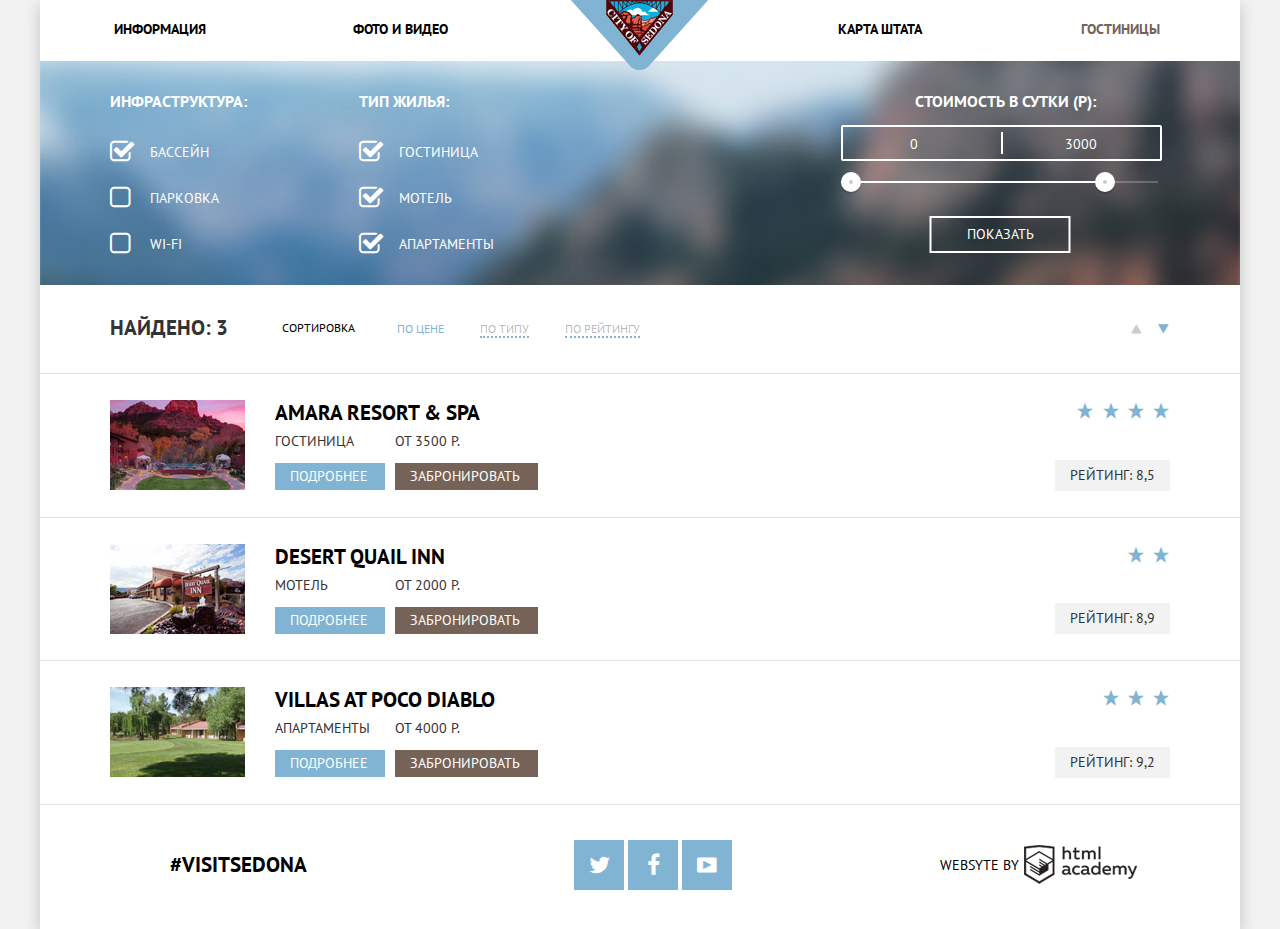
==== commit f3850226: "Оформление декоративных элементов №4" ====
--- a/catalog.html
+++ b/catalog.html
@@ -16,7 +16,7 @@
       <nav class="main-navigation">
         <ul class="clearfix">
           <li>
-            <a href="#">Информация</a>
+            <a href="index.html">Информация</a>
           </li>
           <li>
             <a href="#">Фото и видео</a>
@@ -92,11 +92,11 @@
         </div>
         <ul class="sort-arrow">
           <li>
-            <a href="#" class="arrow-link"><span class="icon-up-dir icon-up-dir-hover"></span>
+            <a href="#" class="arrow-link icon-up-dir">
             </a>
           </li>
           <li>
-            <a class="arrow-link arrow-link-active"><span class="icon-down-dir"></span>
+            <a class="arrow-link arrow-link-active icon-down-dir">
             </a>
           </li>
         </ul>
--- a/css/style.css
+++ b/css/style.css
@@ -120,8 +120,13 @@
   }
   .welcome {
     padding: 78px 0;
-    background: #d69488 url("../img/bg-index.jpg") no-repeat center top;
-    background-size: 100% 100%;
+    background-image: url("../img/bg-white-mask.png"), 
+                      url("../img/bg-index.jpg");
+    background-repeat: no-repeat, 
+                       no-repeat;
+    background-position: bottom center,
+                         center top;
+    background-size: contain, 100% 100%;
   }
   .logo-welcome {
     width: 458px;
@@ -134,7 +139,7 @@
     margin-bottom: 32px;
   }
   .reasons-header h2 {
-    width: 40%;
+    width: 460px;
     margin: 0 auto;
     margin-bottom: 30px;
     font: 700 21px/26px "PT Sans", Arial, sans-serif;
@@ -151,25 +156,28 @@
     margin-bottom: 60px;
   }
   .reason {
-    width: calc(100% *400 / 1200);
+    width: calc(100% * 400 / 1200);
+    height: 256px;
+    box-sizing: border-box;
     text-align: center;
   }
   .reason h3 {
+    font: 700 21px/21px "PT Sans", Arial, sans-serif;
+    color: #000;
+  }
+.reason p,
+.reason div,
+.reason h3 {
     margin: 0 auto;
-    font: 700 21px/21px "PT Sans", Arial, sans-serif;
-    color: #000;
-  }
-.reason p,
-.reason div {
-    margin: 0 auto;
-}
-  .img-real-city, .img-bridge {
+}
+ .img-real-city, .img-bridge {
     width: calc(100% * 800 / 1200);
     height: 256px;
     margin: 0;
   }
   .reason-image {
     width: 100%;
+    height: 256px;
   }
   .img-real-city {
     float: right;
@@ -179,12 +187,12 @@
   }
   .reason-blue {
     float: left;
-    padding: 52px 0;
+    padding: calc(100% * 52 / 1200) calc(100% * 55 / 1200);
     background-color: #81b3d2;
     color: #fff;
   }
   .reason-blue h3 {
-    width: 40%;
+    width: 130px;
     margin-bottom: 24px;
     color: #fff;
   }
@@ -192,35 +200,49 @@
     margin-bottom: 23px;
   }
   .reason-blue p {
-    width: 70%;
-  }
-.reason .reason-about-bridge {
-    width: 76%;
+   min-width: 190px;
+  }
+.reason-blue-about-bridge {
+     padding: calc(100% * 52 / 1200) calc(100% * 45 / 1200);
+}
+.header-about-bridge {
+    min-width: 151px;
 }
   .reason-icon {
     float: left;
     position: relative;
     padding-top: 102px;
-  }
-.reason-icon h3::before {
+    padding-left: calc(100% * 45 / 768);
+    padding-right: calc(100% * 45 / 768);
+  }
+.reason-icon:nth-child(2) {
+    padding-left: calc(100% * 30 / 768);
+    padding-right: calc(100% * 30 / 768);
+}
+.reason-icon:nth-child(3) {
+    padding-left: calc(100% * 40 / 768);
+    padding-right: calc(100% * 40 / 768);
+}
+.reason-icon::before {
     content: "";
     position: absolute;
     top: 0;
-    left: 41%;
+    left: 50%;
+    transform: translateX(-50%);
     background-image: url("../img/sprite.png");
     background-repeat: no-repeat;
 }
-.reason-icon-home h3::before {
+.reason-icon-home::before {
     background-position: 0 -98px; 
     width: 75px;
     height: 72px;
 }
-.reason-icon-food h3::before {
+.reason-icon-food::before {
     background-position: 0 -180px;
     width: 74px; 
     height: 70px;
 }
-.reason-icon-souvenir h3::before {
+.reason-icon-souvenir::before {
     background-position: 0 -260px; 
     width: 64px; 
     height: 76px;
@@ -228,27 +250,33 @@
   .reason-icon h3 {
     margin-bottom: 30px;
   }
-  .reason-icon p {
-    width: 68%;
-  }
   .reason-row-second {
-    margin-bottom: 84px;
+    margin-bottom: 9px;
   }
   .reason-gray {
     float: left;
-    padding: 50px 0 60px;
+    padding-top: 45px;
     background-color: #eeeeee;
   }
   .reason-gray h3 {
-    width: 30%;
+    width: 130px;
     margin-bottom: 25px;
   }
   .reason-gray div {
     margin-bottom: 25px;
   }
-  .reason-gray p {
-    width: 70%;
-  }
+.reason-gray-first {
+    padding-left: calc(100% * 90 / 1200);
+    padding-right: calc(100% * 50 / 1200);
+}
+.reason-gray-second {
+     padding-left: calc(100% * 70 / 1200);
+    padding-right: calc(100% * 65 / 1200);
+}
+.reason-gray-third {
+     padding-left: calc(100% * 65 / 1200);
+    padding-right: calc(100% * 65 / 1200);
+}
   .main-content {
     margin-bottom: 55px;
   }
@@ -260,7 +288,7 @@
     text-align: center;
   }
   .index-search p {
-    width: 35%;
+    width: 398px;
     margin: 0 auto;
     margin-bottom: 52px;
     line-height: 24px;
@@ -344,11 +372,12 @@
     text-align: right;
   }
   .number {
-    position: relative;
     display: inline-block;
     width: 113px;
-    vertical-align: top;
-    font-size: 14px;
+    vertical-align: middle;
+    font-size: 0;
+    text-align: center;
+    background-color: #f2f2f2;
   }
 .datein,
 .dateout,
@@ -362,8 +391,8 @@
 }
 .numberpeople,
 .numberchild {
-    text-align: center;
-    padding: 6px 35px;
+    padding: 7px 0;
+    text-align: center;
 }
   .minus, .plus {
     border: none;
@@ -371,10 +400,8 @@
   }
 .icon-minus,
 .icon-plus {
-    position: absolute;
-    top: 50%;
     font-size: 14px;
-    transform: translate(-50%, -50%);
+    line-height: 40px;
     color: #c2c2c2;
 }
 .icon-plus {
@@ -409,7 +436,7 @@
     color: rgba(255, 255, 255, 0.3);
 }
   .main-footer, .catalog-footer {
-    padding: 35px 103px 35px 130px;
+    padding: calc(100% * 35 / 1200) calc(100% * 103 / 1200) calc(100% * 35 / 1200) calc(100% * 130 / 1200);
     background-color: #fff;
   }
   .main-footer {
@@ -430,11 +457,13 @@
   }
 .social-btn {
     display: inline-block;
-    vertical-align: middle;
-    height: 50px;
+    line-height: 50px;
+    font-size: 23px;
     width: 50px;
     background-color: #81b3d2;
-    text-align: center;
+    color: #fff;
+    text-align: center;
+    text-decoration: none;
 }
 .social-btn:hover {
     background-color: #669ec0;
@@ -442,20 +471,15 @@
 .social-btn:active {
     background-color: #5496bd;
 }
-.social-btn:active span {
+.social-btn:active {
     color: rgba(255, 255, 255, 0.3);
-}
-.social-btn span {
-    font-size: 23px;
-    line-height: 50px;
-    color: #fff;
 }
   .footer-copyright {
     text-align: right;
     font-size: 0;
   }
   .copyright-link {
-    background: url(../img/copyright.png) no-repeat 50% 50%;
+    background: url(../img/copyright.png) no-repeat 0 0;
     display: inline-block;
     vertical-align: middle;
     width: 113px;
@@ -470,11 +494,10 @@
 }
   .footer-copyright span {
     display: inline-block;
-    vertical-align: middle;
     margin-right: 5px;
     font: inherit;
     font-size: 14px;
-    line-height: 26px;
+    line-height: 50px;
     color: #000;
   }
   /*======================================
@@ -513,13 +536,13 @@
     color: #fff;
   }
   .catalog-filter .filter-environment {
-    width: 20%;
-    float: left;
+    width: 23.5%;
+    float: left;
+/*    margin-right: 1%;*/
   }
   .catalog-filter .filter-home {
-    width: 20%;
-    float: left;
-    padding-left: calc(100% * 45 / 1200);
+    width: 44.5%;
+    float: left;
   }
 .catalog-filter input[type="checkbox"] {
     display: none;
@@ -550,20 +573,22 @@
 /* Сложный фильтр с ползунками*/
 
   .catalog-filter .filter-price {
-    position: relative;
-    max-width: 50%;
+    width: 31%;
     float: right;
-    text-align: center;
     margin-bottom: 30px;
+    text-align: center;
   }
 .filter-price legend {
+/*    margin-left: 37%;*/
+    text-align: center;
     margin-bottom: 13px;
 }
  .price-controls {
     position: relative;
-    width: 316px;
+    width: calc(100% * 318 / 330);
     height: 32px;
     margin-bottom: 20px;
+/*    margin-left: 37%;*/
     border: 2px solid #fff;
     border-radius: 2px;
     font-size: 0;
@@ -576,11 +601,11 @@
 }
 .filter-price .min-price,
 .filter-price .max-price{
-    padding-left: 62px;
-    width: 94px;
+    padding-left: calc(100% * 62 / 318);
+    width: calc(100% * 94 / 318);
 }
 .price-controls input {
-    width: 60px;
+    width: calc(100% * 60 / 94);
     margin: 0;
     border: none;
     outline: none;
@@ -601,6 +626,7 @@
 }
 .range-controls {
     position: relative;
+    width: calc(100% * 318 / 330);
 }
 .scale {
     height: 2px;
@@ -634,7 +660,8 @@
   .btn-filter {
     position: absolute;
     bottom: 32px;
-    right: 14%;
+    right: 20%;
+    transform: translateX(50%);
     padding: 6px 35px;
     border: 2px solid #fff;
     background: transparent;
@@ -681,12 +708,10 @@
     text-decoration: none;
     border-bottom: 2px dotted #81b3d2;
     font: 400 12px/18px "PT Sans", Arial, sans-serif;
-    color: #000;
-    opacity: 0.3;
+    color: rgba(0, 0, 0, 0.3);
 }
 .filter-link:hover {
     color: #81b3d2;
-    opacity: 1;
 }
 .filter-link:active {
     color: #000;
@@ -694,7 +719,6 @@
 .filter-link-active {
     color: #81b3d2;
     border-bottom: none;
-    opacity: 1;
 }
   .sort-arrow {
     float: right;
@@ -702,31 +726,33 @@
     margin: 0;
     padding: 0;
     list-style: none;
-    font-size: 0;
     text-align: right;
   }
 .sort-arrow li {
     display: inline-block;
-    font-size: 20px;
+    font-size: 23px;
     vertical-align: middle;
 }
-.arrow-link span {
-    font-size: 23px;
+.arrow-link {
+    display: inline-block;
+    vertical-align: middle;
+    text-decoration: none;
+    width: 23px;
     color: #cccccc;
 }
-.arrow-link span:last-child::before {
+.arrow-link:last-child::before {
     margin-right: 0;
 }
-.arrow-link-active span {
-    color: #81b3d2;
-}
-.arrow-link:hover span {
-    color: #000;
-}
-.arrow-link-active:hover span {
-    color: #81b3d2;
-}
-.arrow-link:active span {
+.arrow-link-active {
+    color: #81b3d2;
+}
+.arrow-link:hover {
+    color: #000;
+}
+.arrow-link-active:hover {
+    color: #81b3d2;
+}
+.arrow-link:active {
     color: #81b3d2;
 }
 .catalog-list {
@@ -755,12 +781,11 @@
     padding-right: calc(100% * 70 / 1200);
   }
 .star {
+    margin-bottom: 38px;
     font-size: 0;
-    margin-bottom: 38px;
     text-align: right;  
 }
 .icon-star {
-    display: inline-block;
     vertical-align: middle;
     color: #81b3d2;
     font-size: 18px;
@@ -826,4 +851,4 @@
 }
   .more div, .order div {
     margin-bottom: 11px;
-  }
+  }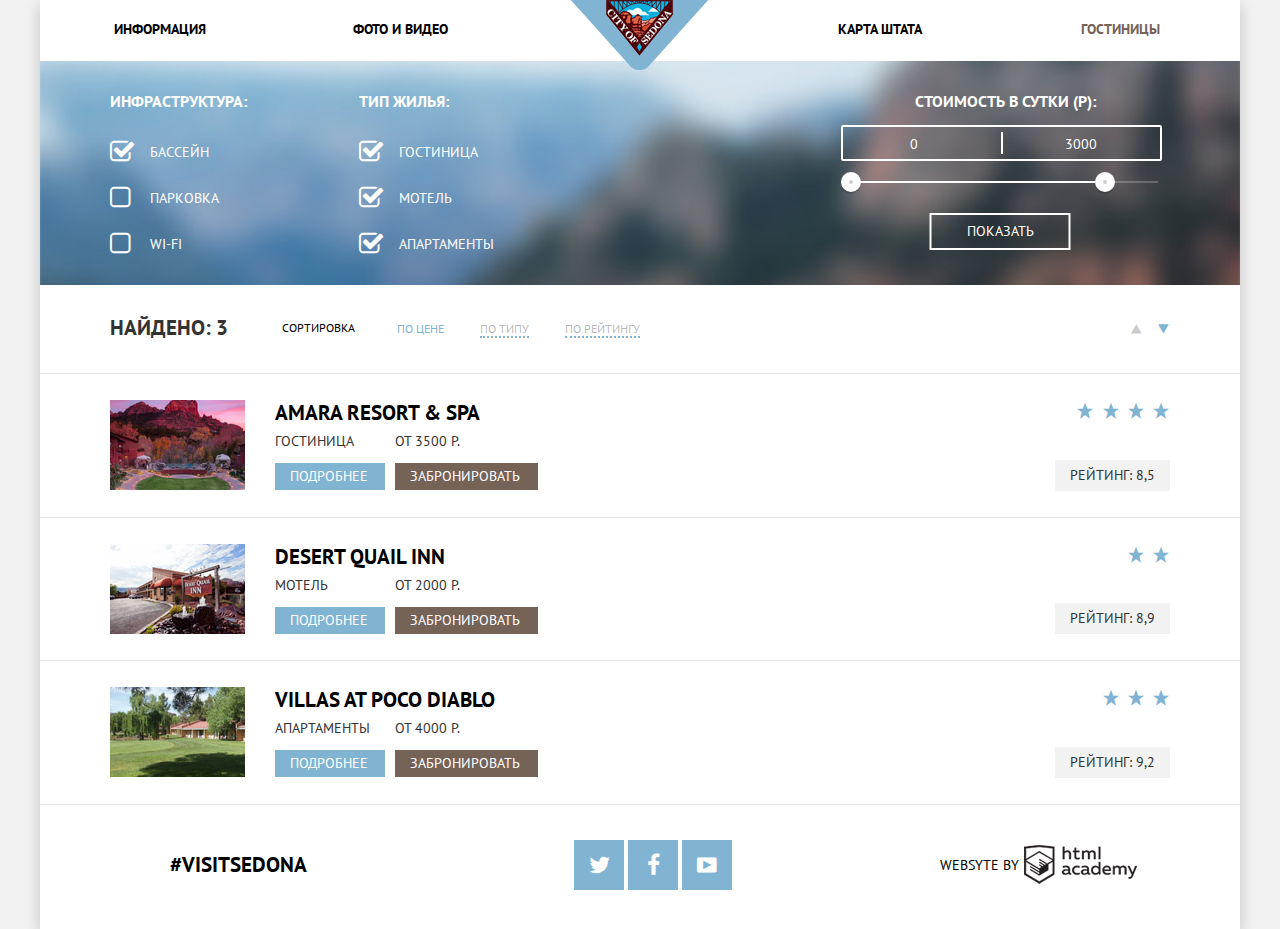
==== commit 8886616b: "Оформление контента" ====
--- a/catalog.html
+++ b/catalog.html
@@ -69,7 +69,7 @@
                 <div class="range-toggle range-toggle-max"></div>
             </div>
           </fieldset>
-          <button class="btn-filter">Показать</button>
+          <button class="btn-filter" type="submit">Показать</button>
         </form>
       </div>
     </header>
--- a/css/style.css
+++ b/css/style.css
@@ -11,6 +11,7 @@
     clear: both;
   }
   .wrapper {
+    position: relative;
     min-width: 768px;
     max-width: 1200px;
     margin: 0 auto;
@@ -280,6 +281,9 @@
   .main-content {
     margin-bottom: 55px;
   }
+.index-search {
+    position: relative;
+}
   .index-search h2 {
     margin: 0;
     margin-bottom: 35px;
@@ -298,7 +302,7 @@
     display: block;
     margin: 0 auto;
     width: 527px;
-    padding: 30px 20px 33px;
+    padding: 30px 19px 33px;
     font: 700 21px/26px "PT Sans", Arial, sans-serif;
     text-decoration: none;
     text-align: center;
@@ -306,11 +310,22 @@
     color: #fff;
   }
   .search-form {
-    margin: 0 auto;
+/*    display: none;*/
+    position: absolute;
+    z-index: 1;
+    top: 259px;
+    left: 50%;
+    transform: translateX(-50%);
     width: 455px;
     padding: 55px;
+    background-color: #fff;
     box-shadow: 0 7px 15px rgba(0, 1, 1, 0.15)
   }
+/*
+.search-form-show {
+    display: block;
+}
+*/
   .search-form input {
     border: none;
     background-color: #f2f2f2;
@@ -439,9 +454,13 @@
     padding: calc(100% * 35 / 1200) calc(100% * 103 / 1200) calc(100% * 35 / 1200) calc(100% * 130 / 1200);
     background-color: #fff;
   }
-  .main-footer {
-    margin-top: 78px;
-  }
+.main-footer {
+    position: absolute;
+    bottom: 0;
+    box-sizing: border-box;
+    width: 100%;
+    background-color: rgba(255, 255, 255, 0.9);
+}
   .hashtag, .footer-social, .footer-copyright {
     width: calc(100% / 3);
     float: left;
@@ -479,7 +498,7 @@
     font-size: 0;
   }
   .copyright-link {
-    background: url(../img/copyright.png) no-repeat 0 0;
+    background: url("../img/sprite.png") no-repeat 0 -346px;
     display: inline-block;
     vertical-align: middle;
     width: 113px;
@@ -510,7 +529,6 @@
     background-size: cover;
 }
   .filter-form {
-    position: relative;
     padding: 30px calc(100% * 70 / 1200);
       
   }
@@ -538,7 +556,6 @@
   .catalog-filter .filter-environment {
     width: 23.5%;
     float: left;
-/*    margin-right: 1%;*/
   }
   .catalog-filter .filter-home {
     width: 44.5%;
@@ -579,7 +596,6 @@
     text-align: center;
   }
 .filter-price legend {
-/*    margin-left: 37%;*/
     text-align: center;
     margin-bottom: 13px;
 }
@@ -588,7 +604,6 @@
     width: calc(100% * 318 / 330);
     height: 32px;
     margin-bottom: 20px;
-/*    margin-left: 37%;*/
     border: 2px solid #fff;
     border-radius: 2px;
     font-size: 0;
@@ -658,10 +673,9 @@
     background: #1c4f80;
 }
   .btn-filter {
-    position: absolute;
-    bottom: 32px;
-    right: 20%;
-    transform: translateX(50%);
+    position: relative;
+    left: 16%;
+    transform: translateX(-50%);
     padding: 6px 35px;
     border: 2px solid #fff;
     background: transparent;
